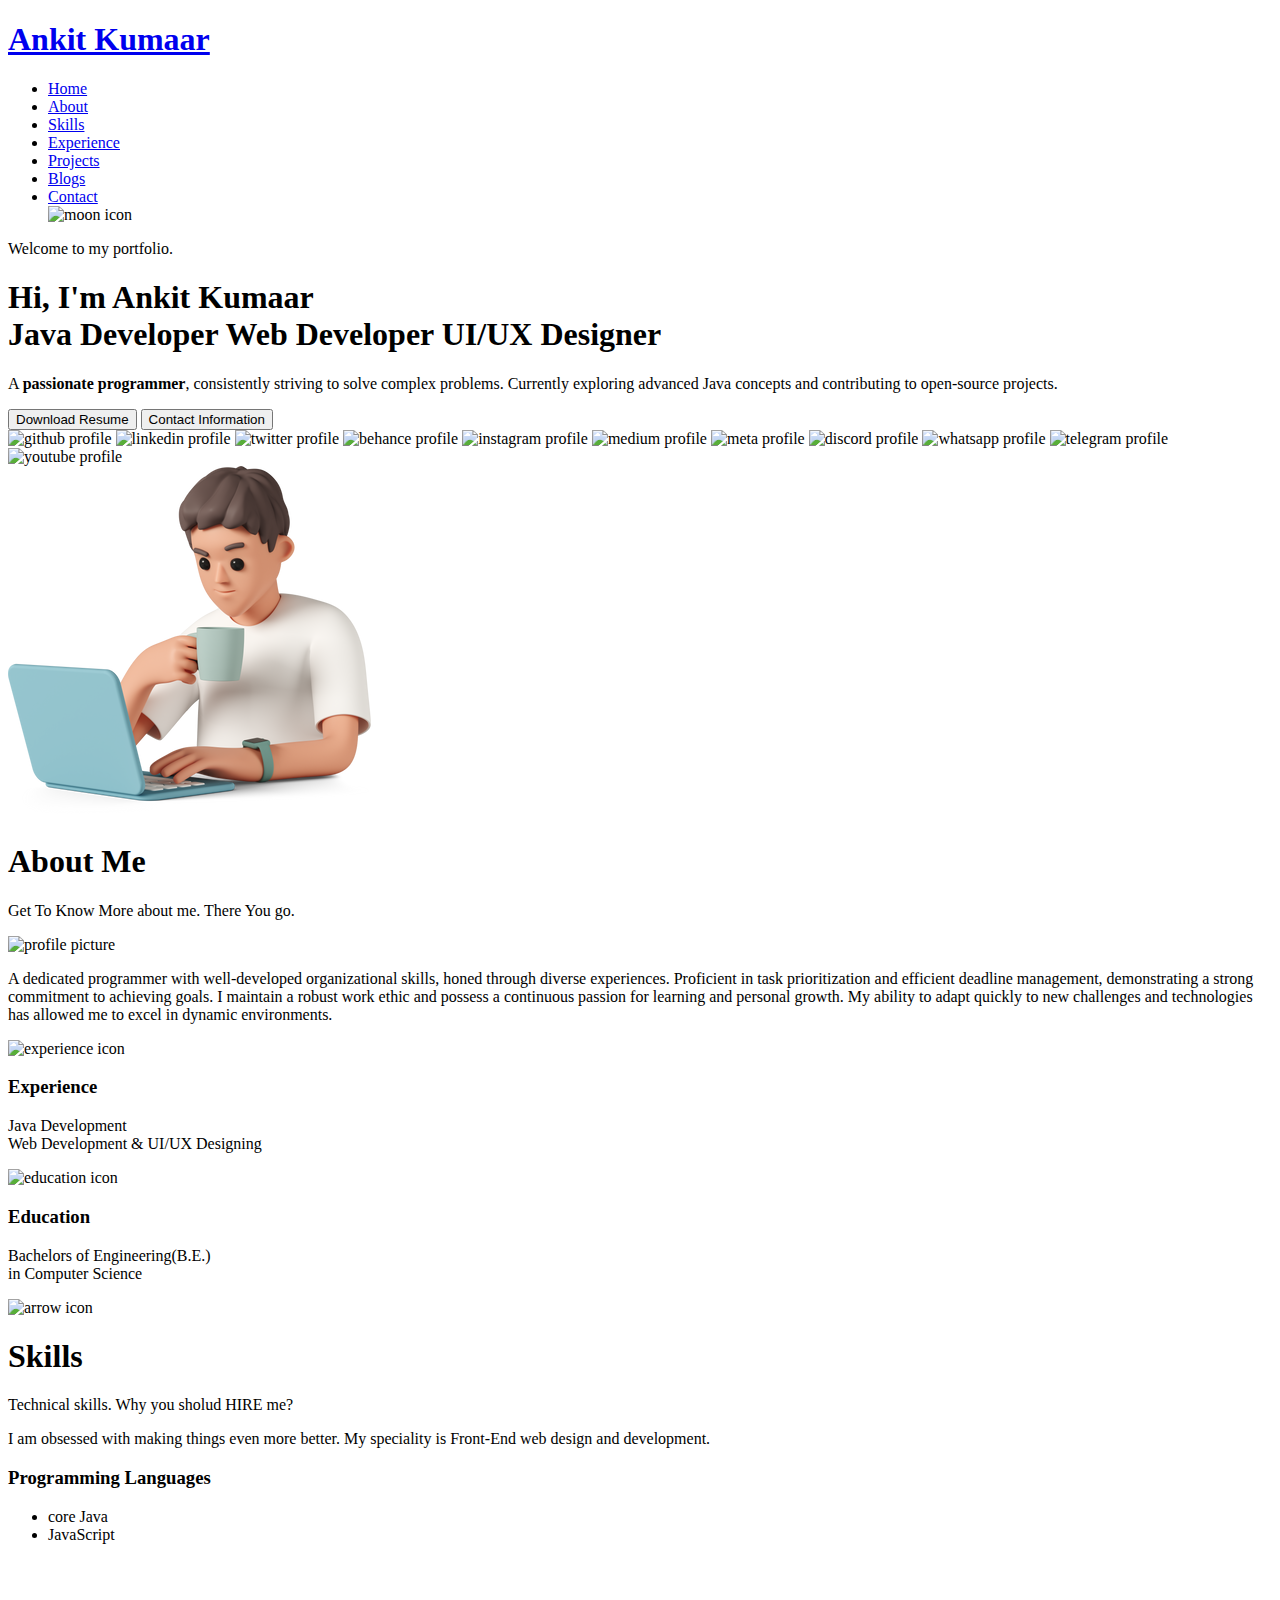
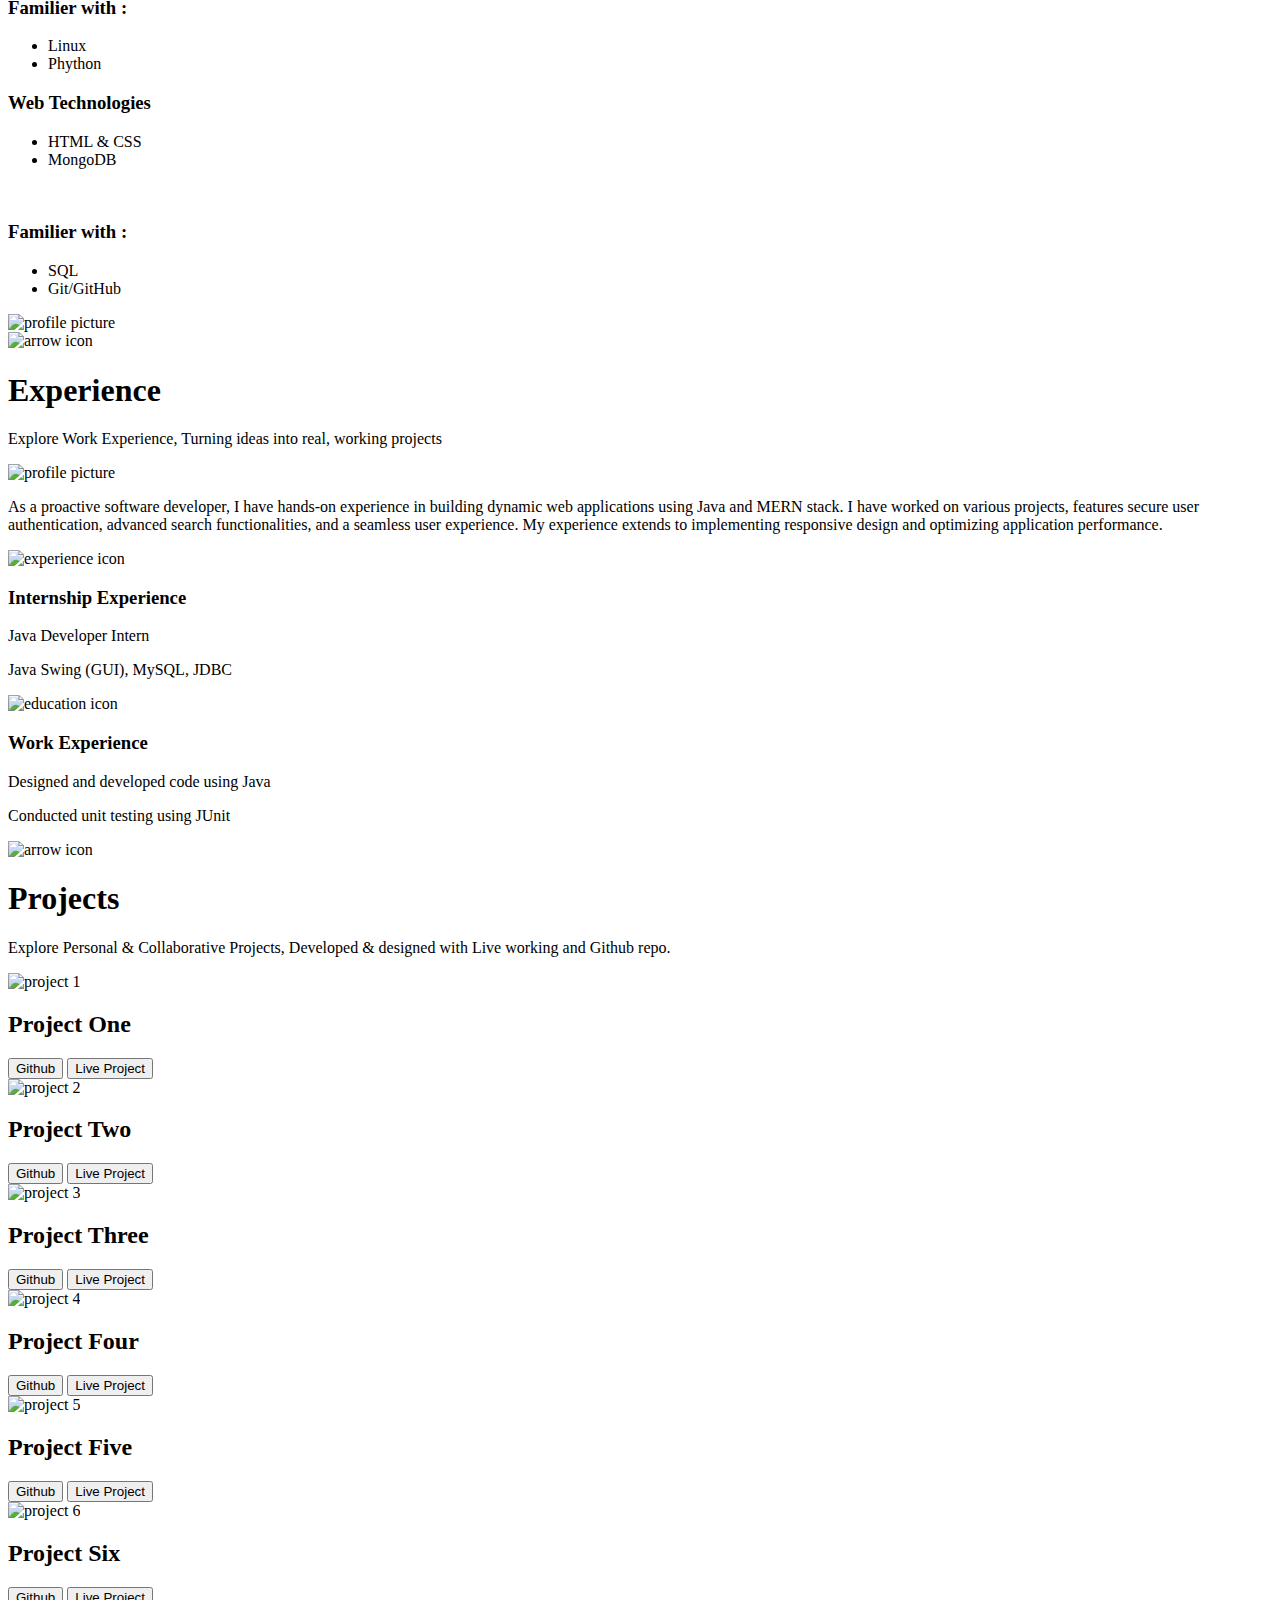
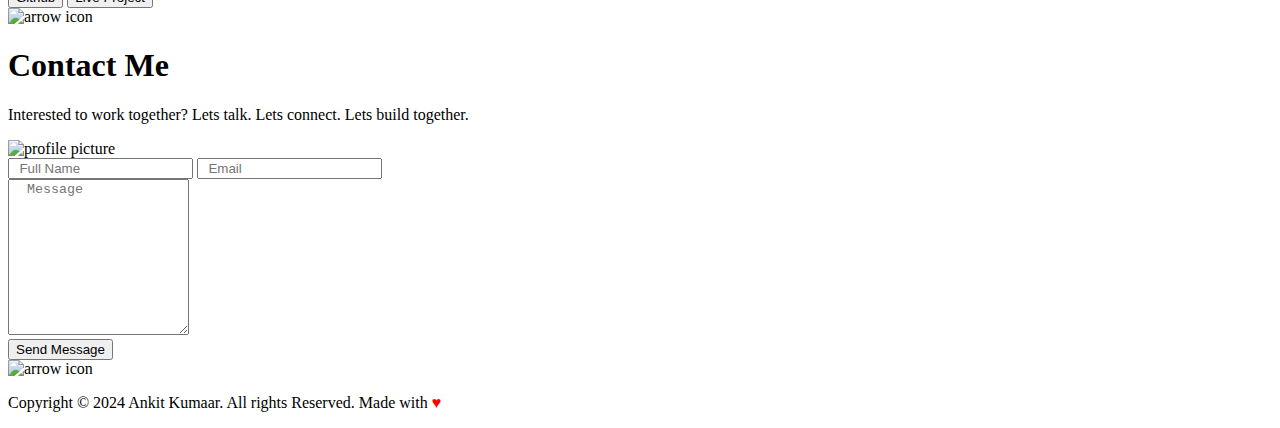
==== index.html @ 48aeac1a "update commit" ====
<!DOCTYPE html>
<html lang="en">
<head>
    <meta charset="UTF-8">
    <meta name="viewport" content="width=device-width, initial-scale=1.0">
    <!-- project title -->
    <title>Portfolio Website</title>

    <!-- css files -->
    <link rel="stylesheet" href="./css/style.css">
    <link rel="stylesheet" href="./css/mediaqueries.css">   
</head>

<body>

    <!-- header section -->
    <header id="portfolio-header">
        <a href="#home" class="portfolio-logo"><h1>Ankit Kumaar</h1></a>
        <div>
            <!-- header menu -->
            <ul class="portfolio-menu">
                <li><a href="#home">Home</a></li>
                <li><a href="#about">About</a></li>
                <li><a href="#skill">Skills</a></li>
                <li><a href="#experience">Experience</a></li>
                <li><a href="#project">Projects</a></li>
                <li><a href="/404.html">Blogs</a></li>
                <li><a href="#contact">Contact</a></li>
                
                <img src="./assets/moon.png" alt="moon icon" id="moon-icon">
            </ul>
        </div>
    </header>

    <!-- home-page section -->
    <section id="home">
        <div class="home-section">
            <div class="home-section-container">

                <div class="home-details-container">
                    <p class="home-p1">Welcome to my portfolio.</p>

                    <!-- home-page annimation -->
                    <h1 class="home-animated">
                        <span class="home-title">Hi, I'm Ankit Kumaar</span>
                        <div class="home-animated-info">
                            <span class="home-animated-item">Java Developer</span>
                            <span class="home-animated-item">Web Developer</span>
                            <span class="home-animated-item">UI/UX Designer</span>
                        </div>
                    </h1>

                    <!-- home-page profile summary -->
                    <p class="home-p2">A <b>passionate programmer</b>, consistently striving to solve complex problems. 
                    Currently exploring advanced Java concepts and contributing to open-source projects.</p>
                    
                    <!-- home-page buttons -->
                    <div class="home-btn-container">
                        <button 
                            class="home-btn" 
                            onclick="window.open('./assets/Ankit_Offcampus.pdf')">
                            Download Resume
                        </button>
                        <button 
                            class="home-btn" 
                            onclick="location.href='mailto:ankitkumarsingh040399@gmail.com'">
                            Contact Information
                        </button>
                    </div>
                    
                    <!-- home-page social media icons -->
                    <div class="home-social-container">
                        <img 
                            src="./assets/github.png" 
                            alt="github profile" class="home-icon" 
                            onclick="window.open('https://github.com/ankitkumaar')">
                        <img 
                            src="./assets/linkedin.png" 
                            alt="linkedin profile" class="home-icon" 
                            onclick="window.open('https://linkedin.com')">
                        <img 
                            src="./assets/twitter.png" 
                            alt="twitter profile" class="home-icon" 
                            onclick="window.open('https://twitter.com')">
                        <img 
                            src="./assets/behance.png" 
                            alt="behance profile" class="home-icon" 
                            onclick="window.open('https://behance.com')">
                        <img 
                            src="./assets/instagram.png" 
                            alt="instagram profile" class="home-icon" 
                            onclick="window.open('https://instagram.com')">
                        <img 
                            src="./assets/medium.png" 
                            alt="medium profile" class="home-icon" 
                            onclick="window.open('https://medium.com')">
                        <img 
                            src="./assets/meta.png" 
                            alt="meta profile" class="home-icon" 
                            onclick="window.open('https://facebook.com')">
                        <img 
                            src="./assets/discord.png" 
                            alt="discord profile" class="home-icon" 
                            onclick="window.open('https://discord.com/invite/q9FV2ANR')">
                        <img 
                            src="./assets/whatsapp.png" 
                            alt="whatsapp profile" class="home-icon" 
                            onclick="window.open('https://api.whatsapp.com/send/?phone=%2B917050833515&text&type=phone_number&app_absent=0')">
                        <img 
                            src="./assets/telegram.png" 
                            alt="telegram profile" class="home-icon" 
                            onclick="window.open('https://t.me/ankit_kumaar')">
                        <img 
                            src="./assets/youtube.png" 
                            alt="youtube profile" class="home-icon" 
                            onclick="window.open('https://youtube.com')">
                            
                    </div>
                </div>
            </div>
                
            <!-- home-page profile picture --> 
            <div class="home-profile-pic">
                <img src="/assets/profile-pic.png" alt="profile picture"
                class="home-profile">
            </div>
        </div>
    </section>

    <!-- about-page section -->
    <section id="about">
        <h1 class="about-title">About Me</h1>
        <p class="about-p1">Get To Know More about me. There You go.</p>

        <div class="about-section">

            <!-- about-page profile picture -->
            <div class="about-profile-pic">
                <img
                  src="./assets/about-pic.png"
                  alt="profile picture"
                  class="about-profile">
            </div>

            <div class="about-section-container">

                <!-- about-page profile summary -->
                <div class="about-text">
                    <p>A dedicated programmer with well-developed organizational skills, honed through
                        diverse experiences. Proficient in task prioritization and efficient deadline management, 
                        demonstrating a strong commitment to achieving goals. I maintain a robust
                        work ethic and possess a continuous passion for learning and personal growth.
                        My ability to adapt quickly to new challenges and technologies has allowed me 
                        to excel in dynamic environments.</p>
                </div>
                
                <!-- about-page details -->
                <div class="about-details">
                    <div class="about-details-container">
                        <img
                            src="./assets/experience.png"
                            alt="experience icon"
                            class="about-icon">
                        <h3>Experience</h3>
                        <p>Java Development<br>Web Development & UI/UX Designing</p>
                    </div>
    
                    <div class="about-details-container">
                        <img
                            src="./assets/education.png"
                            alt="education icon"
                            class="about-icon">
                        <h3>Education</h3>
                        <p>Bachelors of Engineering(B.E.)<br>in Computer Science</p>
                    </div>
                </div>
            </div>
        </div>

        <!-- about-page down-arrow -->
        <img
          src="./assets/arrow-down.png"
          alt="arrow icon"
          class="arrow-icon"
          onclick="location.href='./#skill'">
    </section>

    <!-- skills-page section -->
    <section id="skill">
        <h1 class="skill-title">Skills</h1>
        <p class="skill-p1">Technical skills. Why you sholud HIRE me?</p>

        <div class="skill-section">
            <div class="skill-section-container">

                <!-- skill-page profile summary -->
                <div class="skill-text">
                    <p>I am obsessed with making things even more better. My speciality is Front-End web design and development.</p>
                </div>

                <!-- skill-page details -->
                <div class="skill-details-container">
                    <div class="skill-category">
                        <h3>Programming Languages</h3>
                        <ul>
                            <li>core Java</li>
                            <li>JavaScript</li>
                        </ul>
                        <br>
                        <h3>Familier with :</h3>
                        <ul>
                            <li>Linux</li>
                            <li>Phython</li>
                        </ul>
                    </div>

                    <div class="skill-category">
                        <h3>Web Technologies</h3>
                        <ul>
                            <li>HTML & CSS</li>
                            <li>MongoDB</li>
                        </ul>
                        <br>
                        <h3>Familier with :</h3>
                        <ul>
                            <li>SQL</li>
                            <li>Git/GitHub</li>
                        </ul>
                    </div>
                </div>
            </div>

            <!-- skill-page profile picture -->
            <div class="skill-profile-pic">
                <img
                  src="./assets/skill-pic.png"
                  alt="profile picture"
                  class="skill-profile">
            </div>
        </div>

        <!-- skill-page down-arrow -->
        <img
          src="./assets/arrow-down.png"
          alt="arrow icon"
          class="arrow-icon"
          onclick="location.href='./#experience'">
    </section>

    <!-- experience-page section -->
    <section id="experience">
        <h1 class="experience-title">Experience</h1>
        <p class="experience-p1">Explore Work Experience, Turning ideas into real, working projects</p>
        
        <div class="experience-section">

            <!-- about-page profile picture -->
            <div class="experience-profile-pic">
                <img
                  src="./assets/experience-pic.png"
                  alt="profile picture"
                  class="experience-profile">
            </div>

            <div class="experience-section-container">

                <!-- about-page profile summary -->
                <div class="experience-text">
                    <p>As a proactive software developer, I have hands-on experience in 
                        building dynamic web applications using Java and MERN stack. I have worked on 
                        various projects, features secure user authentication, advanced search 
                        functionalities, and a seamless user experience. My experience extends to 
                        implementing responsive design and optimizing application performance.</p>
                </div>
                
                <!-- about-page details -->
                <div class="experience-details">
                    <div class="experience-details-container">
                        <img
                            src="./assets/experience.png"
                            alt="experience icon"
                            class="experience-icon">
                        <h3>Internship Experience</h3>
                        <p>Java Developer Intern</p>
                        <p>Java Swing (GUI), MySQL, JDBC</p>
                    </div>
    
                    <div class="experience-details-container">
                        <img
                            src="./assets/experience.png"
                            alt="education icon"
                            class="experience-icon">
                        <h3>Work Experience</h3>
                        <p>Designed and developed code using Java</p>
                        <p>Conducted unit testing using JUnit</p>
                    </div>
                </div>
            </div>
        </div>

        <!-- experience-page down-arrow -->
        <img
            src="./assets/arrow-down.png"
            alt="arrow icon"
            class="arrow-icon"
            onclick="location.href='./#project'">
    </section>

    <!-- project-page section -->
     <section id="project">
        <h1 class="project-title">Projects</h1>
        <p class="project-p1">Explore Personal & Collaborative Projects, Developed & designed with Live working and Github repo.</p>

        <div class="project-section">
            <div class="project-section-container">

                <!-- project details-1 -->
                <div class="project-details-container">
                    <div class="project-profile-pic">
                        <img
                            src="./assets/project-1.png"
                            alt="project 1"
                            class="project-profile">
                    </div>
                    
                    <!-- project details-1 buttons -->
                    <h2 class="project-sub-title">Project One</h2>
                    <div class="project-btn-container">
                        <button
                            class="btn"
                            onclick="location.href='https://github.com/'">
                            Github
                        </button>
                        
                        <button
                            class="btn"
                            onclick="location.href='https://github.com/'">
                            Live Project
                        </button>
                    </div>
                </div>
                
                <!-- project details-2 -->
                <div class="project-details-container">
                    <div class="project-profile-pic">
                        <img
                            src="./assets/project-2.png"
                            alt="project 2"
                            class="project-profile">
                    </div>
                    
                    <!-- project details-2 buttons -->
                    <h2 class="project-sub-title">Project Two</h2>
                    <div class="project-btn-container">
                        <button
                            class="btn"
                            onclick="location.href='https://github.com/'">
                            Github
                        </button>
                        
                        <button
                            class="btn"
                            onclick="location.href='https://github.com/'">
                            Live Project
                        </button>
                    </div>
                </div>
                
                <!-- project details-3 -->
                <div class="project-details-container">
                    <div class="project-profile-pic">
                        <img
                            src="./assets/project-3.png"
                            alt="project 3"
                            class="project-profile">
                    </div>
                    
                    <!-- project details-3 buttons -->
                    <h2 class="project-sub-title">Project Three</h2>
                    <div class="project-btn-container">
                        <button
                            class="btn"
                            onclick="location.href='https://github.com/'">
                            Github
                        </button>
              
                        <button
                            class="btn"
                            onclick="location.href='https://github.com/'">
                            Live Project
                        </button>
                    </div>
                </div>
            </div>

            <div class="project-section-container">

                <!-- project details-4 -->
                <div class="project-details-container">
                    <div class="project-profile-pic">
                        <img
                            src="./assets/project-4.png"
                            alt="project 4"
                            class="project-profile">
                    </div>
                    
                    <!-- project details-4 buttons -->
                    <h2 class="project-sub-title">Project Four</h2>
                    <div class="project-btn-container">
                        <button
                            class="btn"
                            onclick="location.href='https://github.com/'">
                            Github
                        </button>
                        
                        <button
                            class="btn"
                            onclick="location.href='https://github.com/'">
                            Live Project
                        </button>
                    </div>
                </div>
                
                <!-- project details-5 -->
                <div class="project-details-container">
                    <div class="project-profile-pic">
                        <img
                            src="./assets/project-5.png"
                            alt="project 5"
                            class="project-profile">
                    </div>
                    
                    <!-- project details-5 buttons -->
                    <h2 class="project-sub-title">Project Five</h2>
                    <div class="project-btn-container">
                        <button
                            class="btn"
                            onclick="location.href='https://github.com/'">
                            Github
                        </button>
                        
                        <button
                            class="btn"
                            onclick="location.href='https://github.com/'">
                            Live Project
                        </button>
                    </div>
                </div>
                
                <!-- project details-6 -->
                <div class="project-details-container">
                    <div class="project-profile-pic">
                        <img
                            src="./assets/project-6.png"
                            alt="project 6"
                            class="project-profile">
                    </div>
                    
                    <!-- project details-6 buttons -->
                    <h2 class="project-sub-title">Project Six</h2>
                    <div class="project-btn-container">
                        <button
                            class="btn"
                            onclick="location.href='https://github.com/'">
                            Github
                        </button>
              
                        <button
                            class="btn"
                            onclick="location.href='https://github.com/'">
                            Live Project
                        </button>
                    </div>
                </div>
            </div>
        </div>
        
        <!-- project-page down-arrow -->
        <img
        src="./assets/arrow-down.png"
        alt="arrow icon"
        class="arrow-icon"
        onclick="location.href='./#contact'">
    </section>

    <!-- contact-page section -->
    <section id="contact">
        <h1 class="contact-title">Contact Me</h1>
        <p class="contact-p1">Interested to work together? Lets talk. Lets connect. Lets build together.</p>

        <div class="contact-section">

            <!-- contact-page profile picture -->
            <div class="contact-profile-pic">
                <img
                  src="./assets/contact-pic.png"
                  alt="profile picture"
                  class="contact-profile">
            </div>  

            <!-- contact-form details -->
            <div class="contact-section-container">

                <form action="" method="post" name="Portfolio-contact-form" onsubmit="reloadPage()">
                    <input type="text" class="form-control" name="name" placeholder="  Full Name" id="name" required>
                    <input type="email" class="form-control" name="email" placeholder="  Email" id="email" required>
                    <div class="form-msg">
                        <textarea name="message" rows="10" class="form-control" id="message" placeholder="  Message" required></textarea>
                    </div>

                    <div class="contact-btn-container">
                        <input type="submit" class="contact-btn" value="Send Message">
                    </div>
                </form>
            </div>
        </div>

        <!-- contact-page up-arrow -->
        <img
          src="./assets/arrow-up.png"
          alt="arrow icon"
          class="arrow-icon"
          onclick="location.href='./#home'">
    </section>
  

    <!-- footer section -->
     <footer>
        <p>Copyright &#169; 2024 Ankit Kumaar. All rights Reserved. Made with <span style="color: red;">&hearts;</span></p>
     </footer>

     <!-- JavaScript file -->
     <script src="script.js"></script>
</body>
</html>
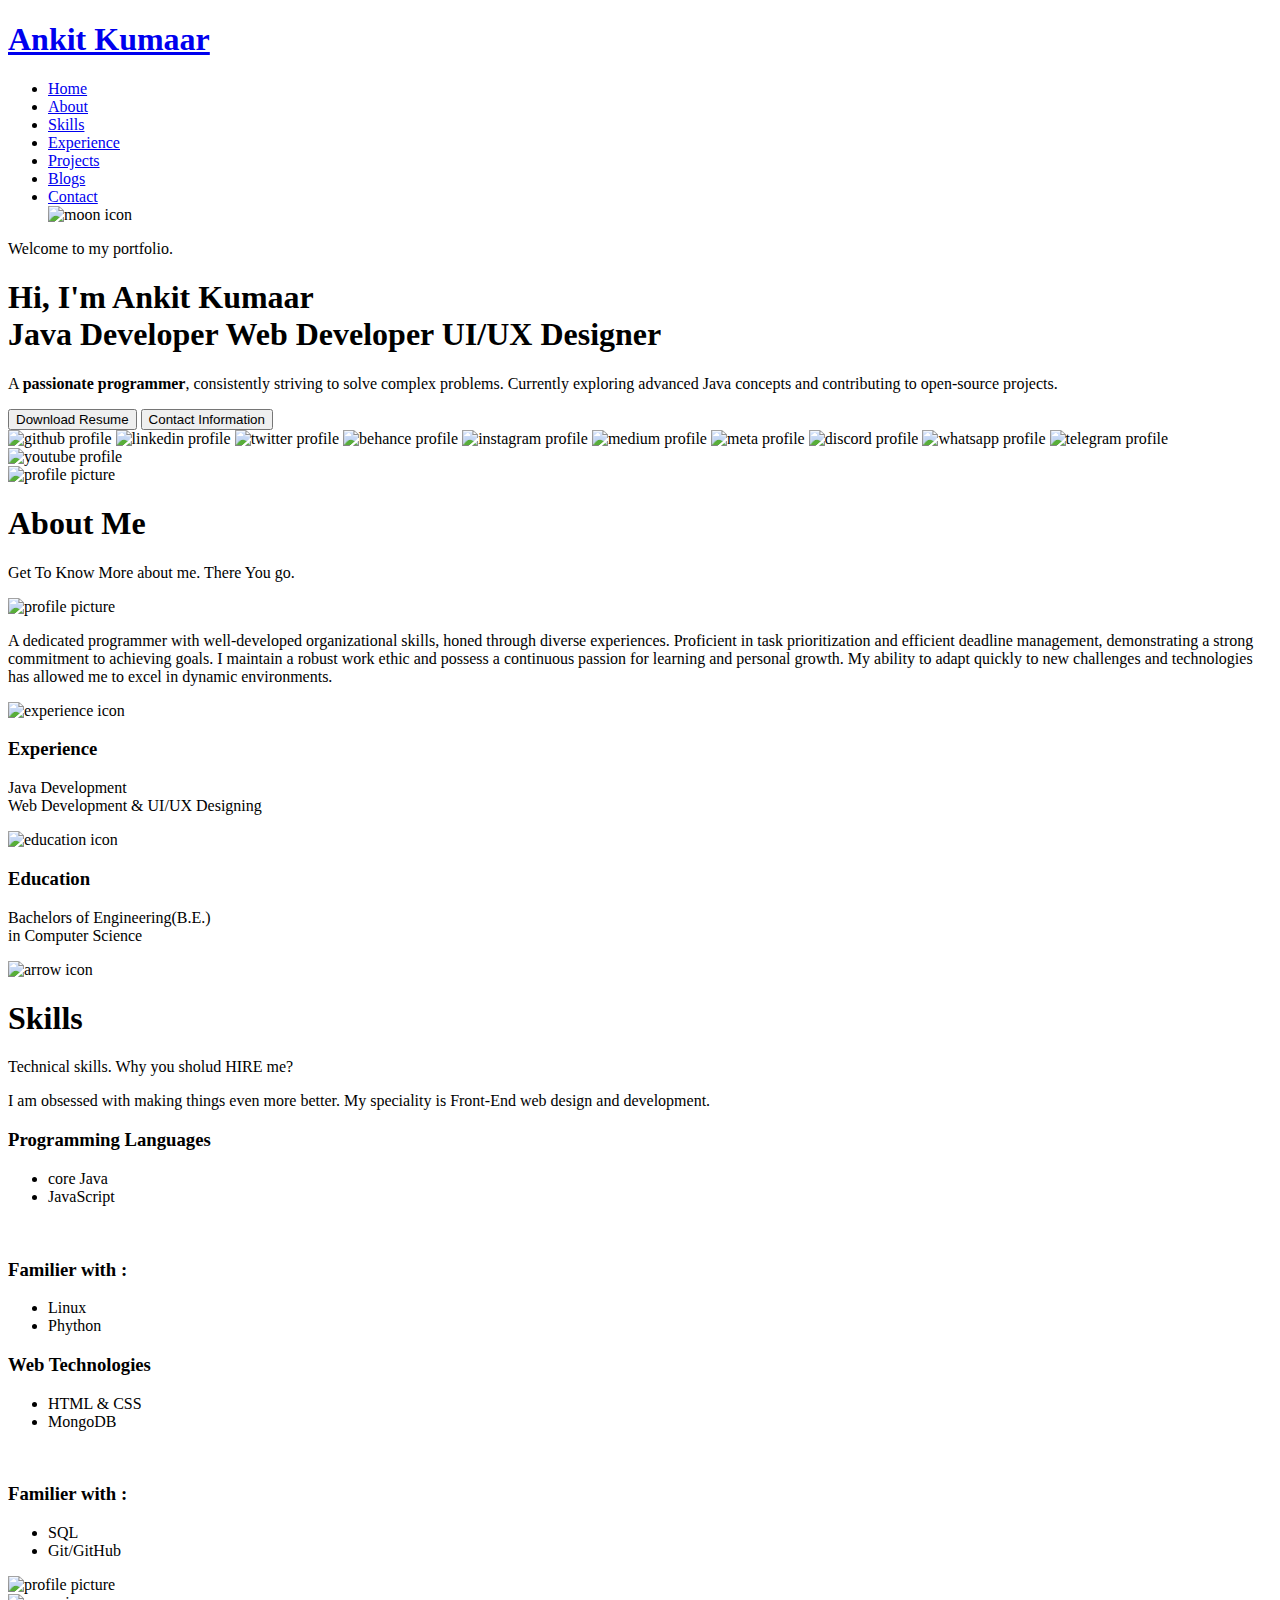
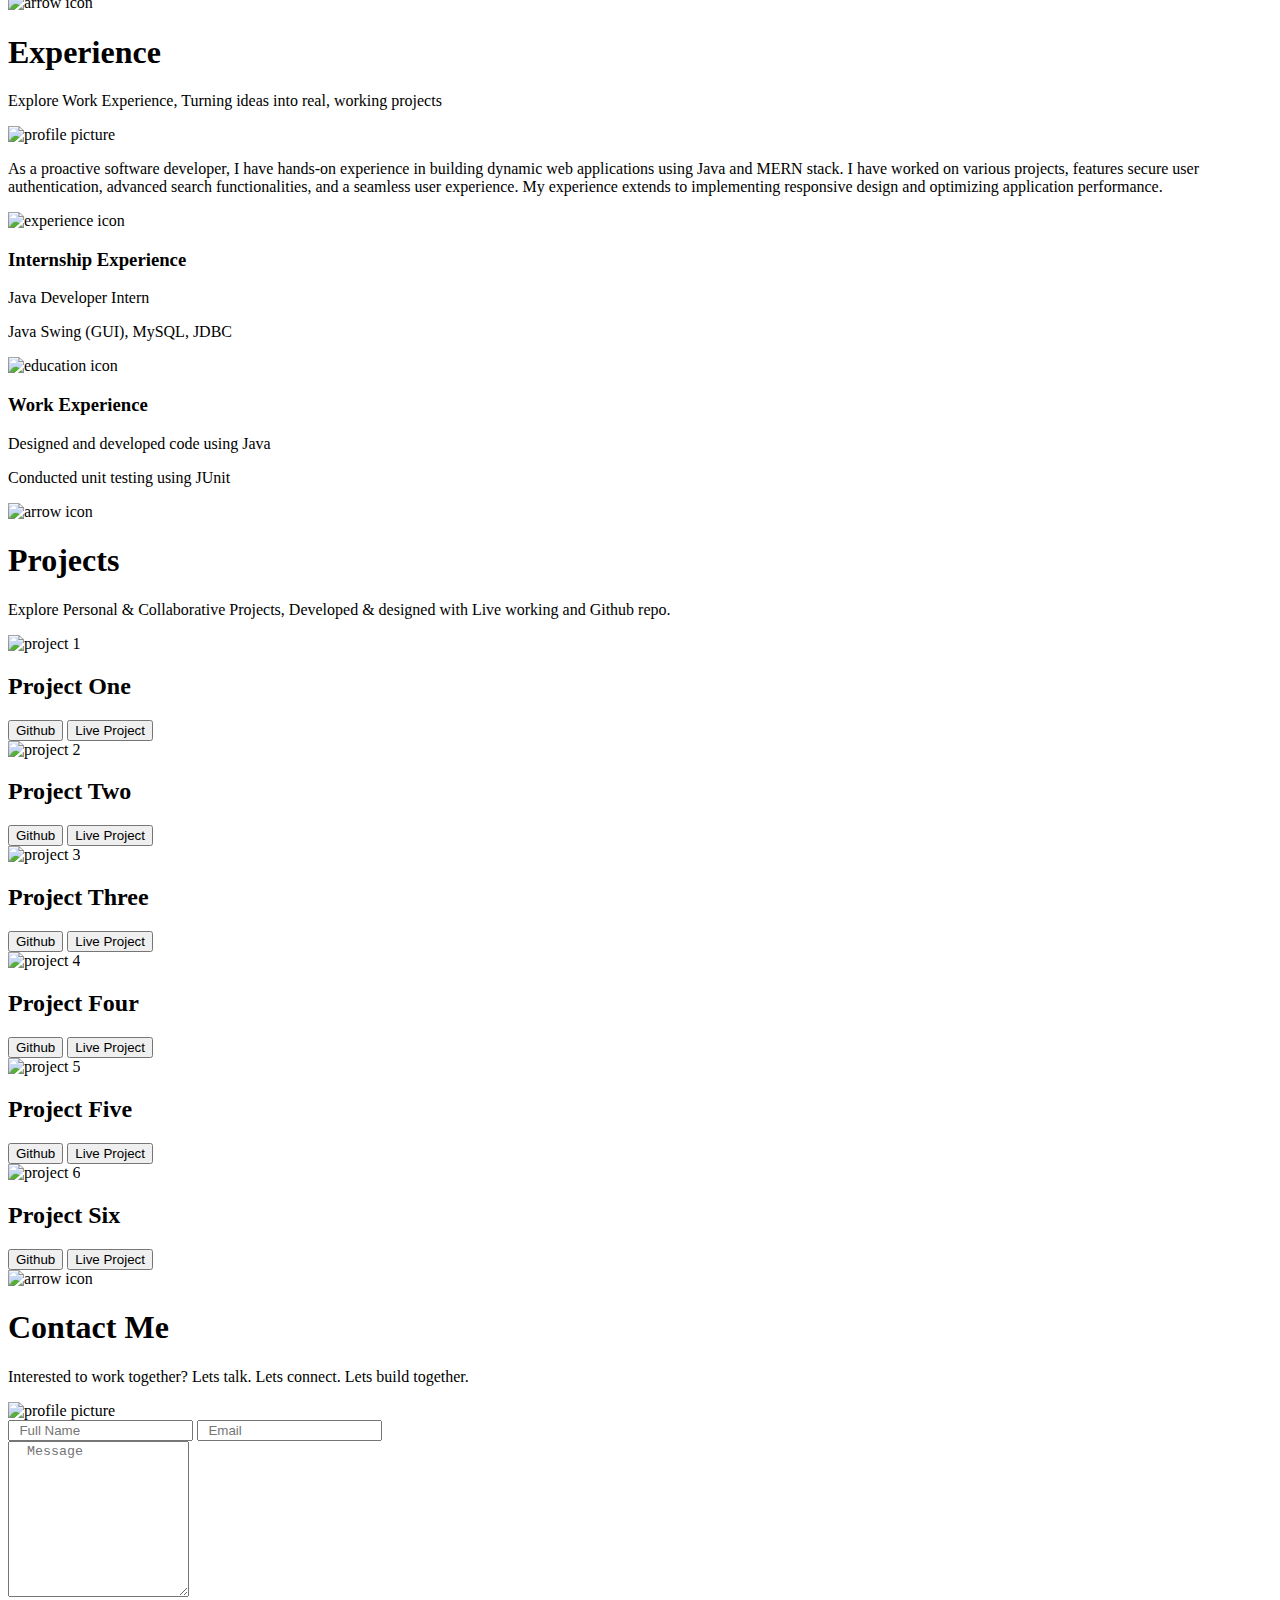
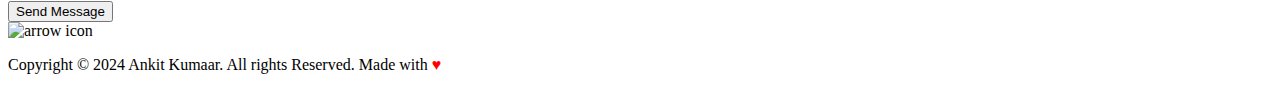
==== commit 921b111c: "update commit" ====
--- a/index.html
+++ b/index.html
@@ -121,7 +121,7 @@
                 
             <!-- home-page profile picture --> 
             <div class="home-profile-pic">
-                <img src="/assets/profile-pic.png" alt="profile picture"
+                <img src="./assets/contact-pic.png" alt="profile picture"
                 class="home-profile">
             </div>
         </div>
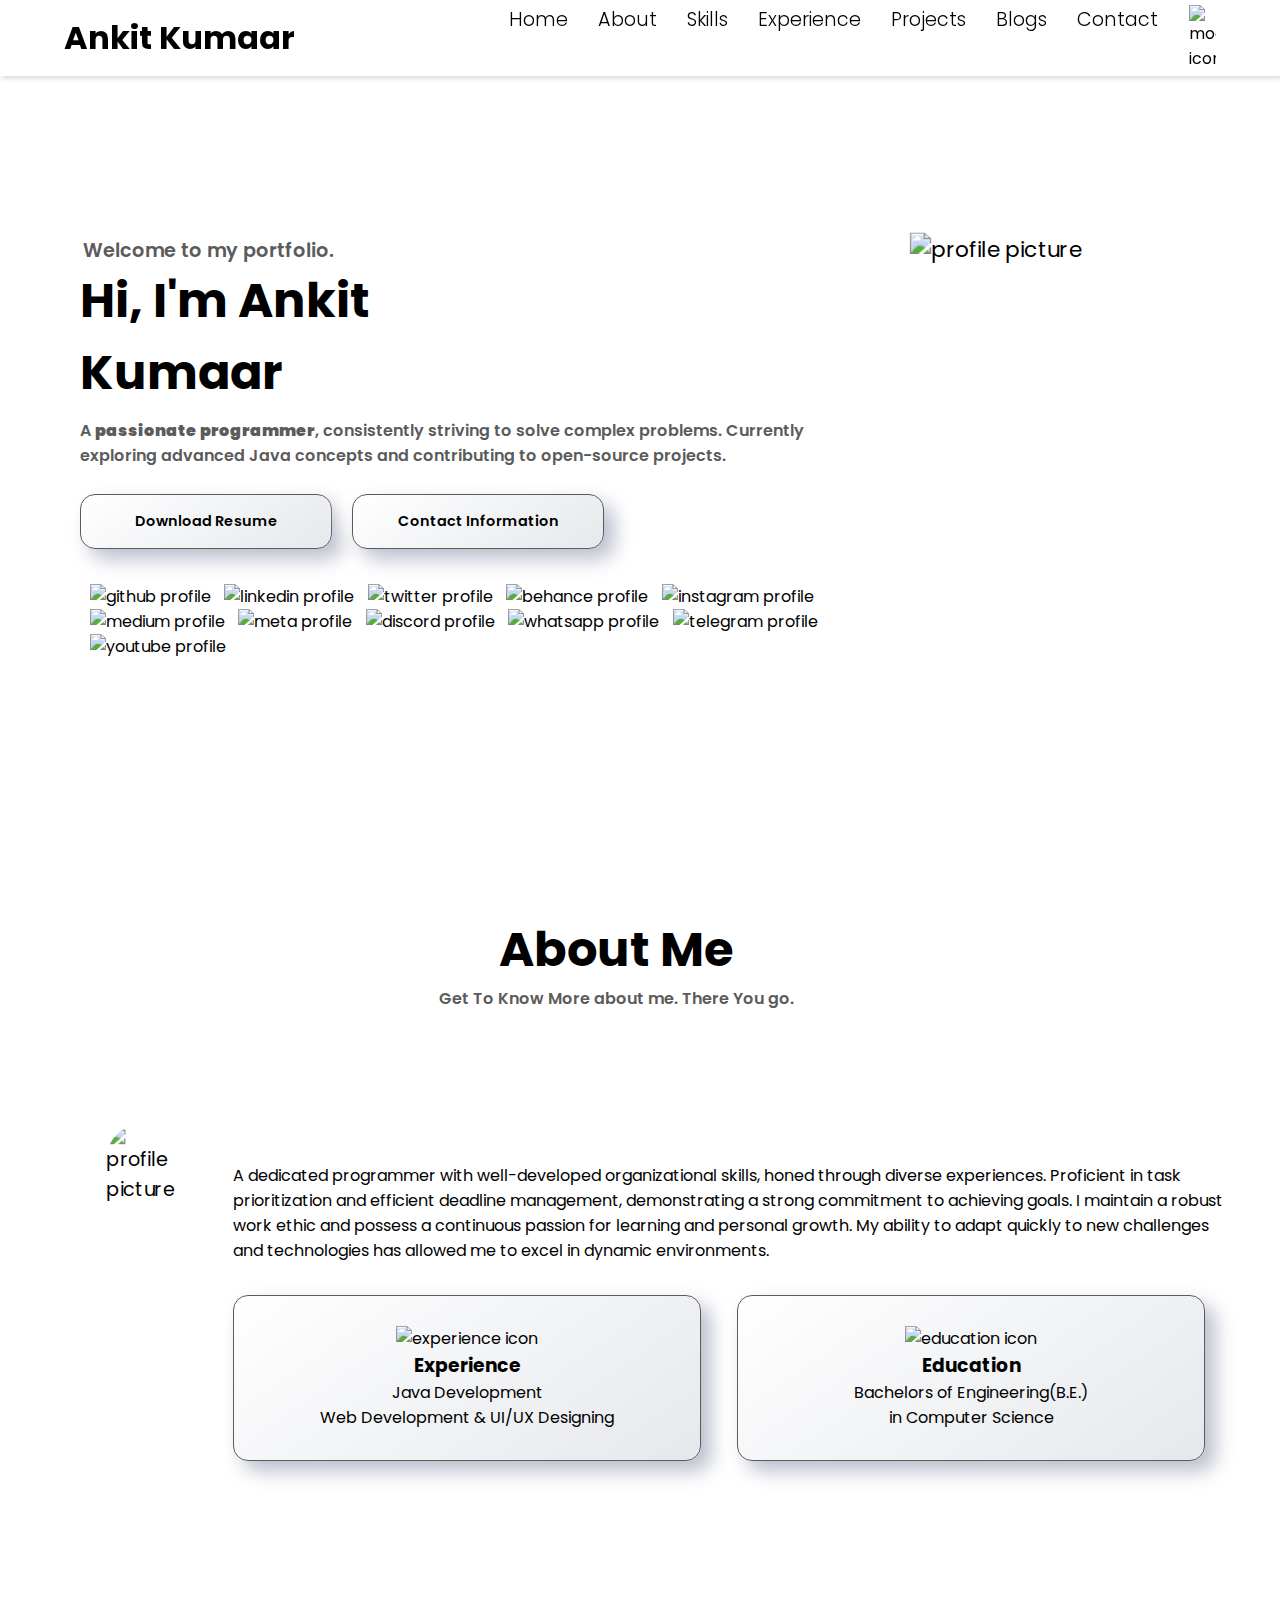
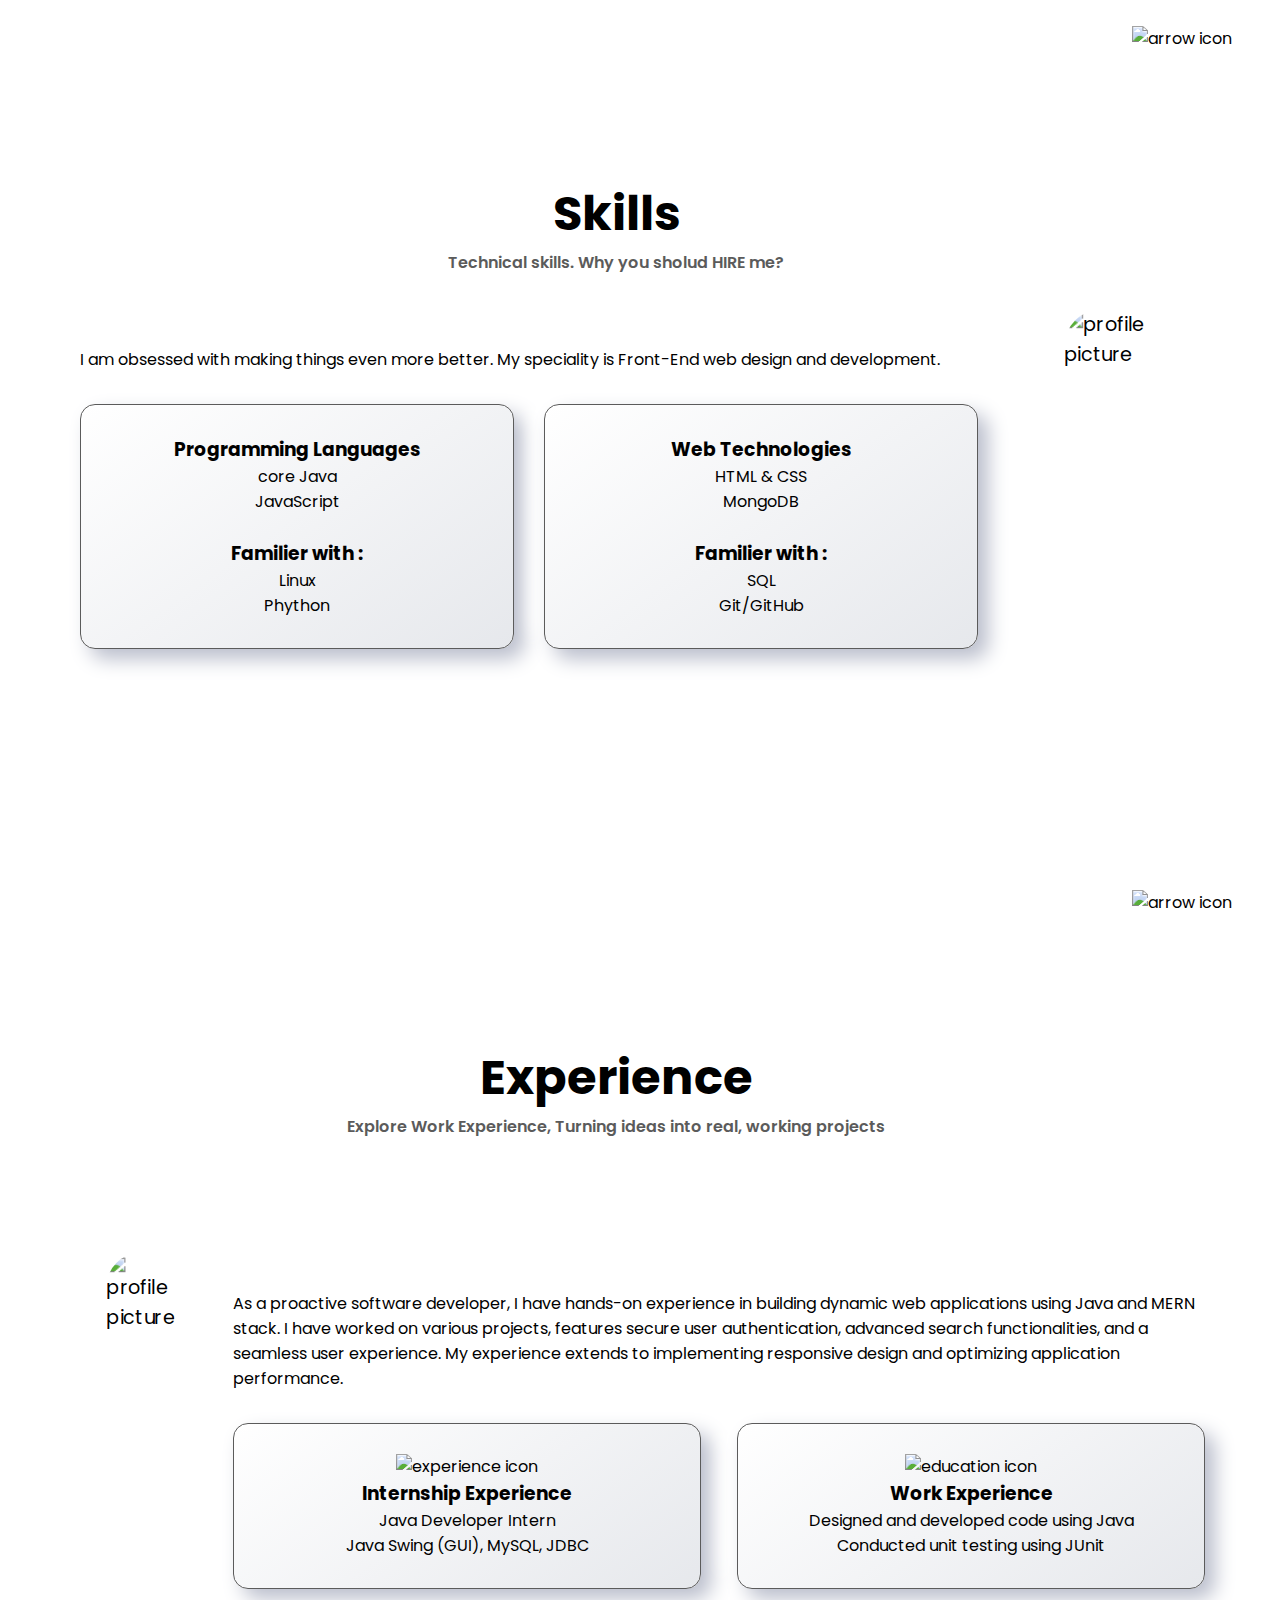
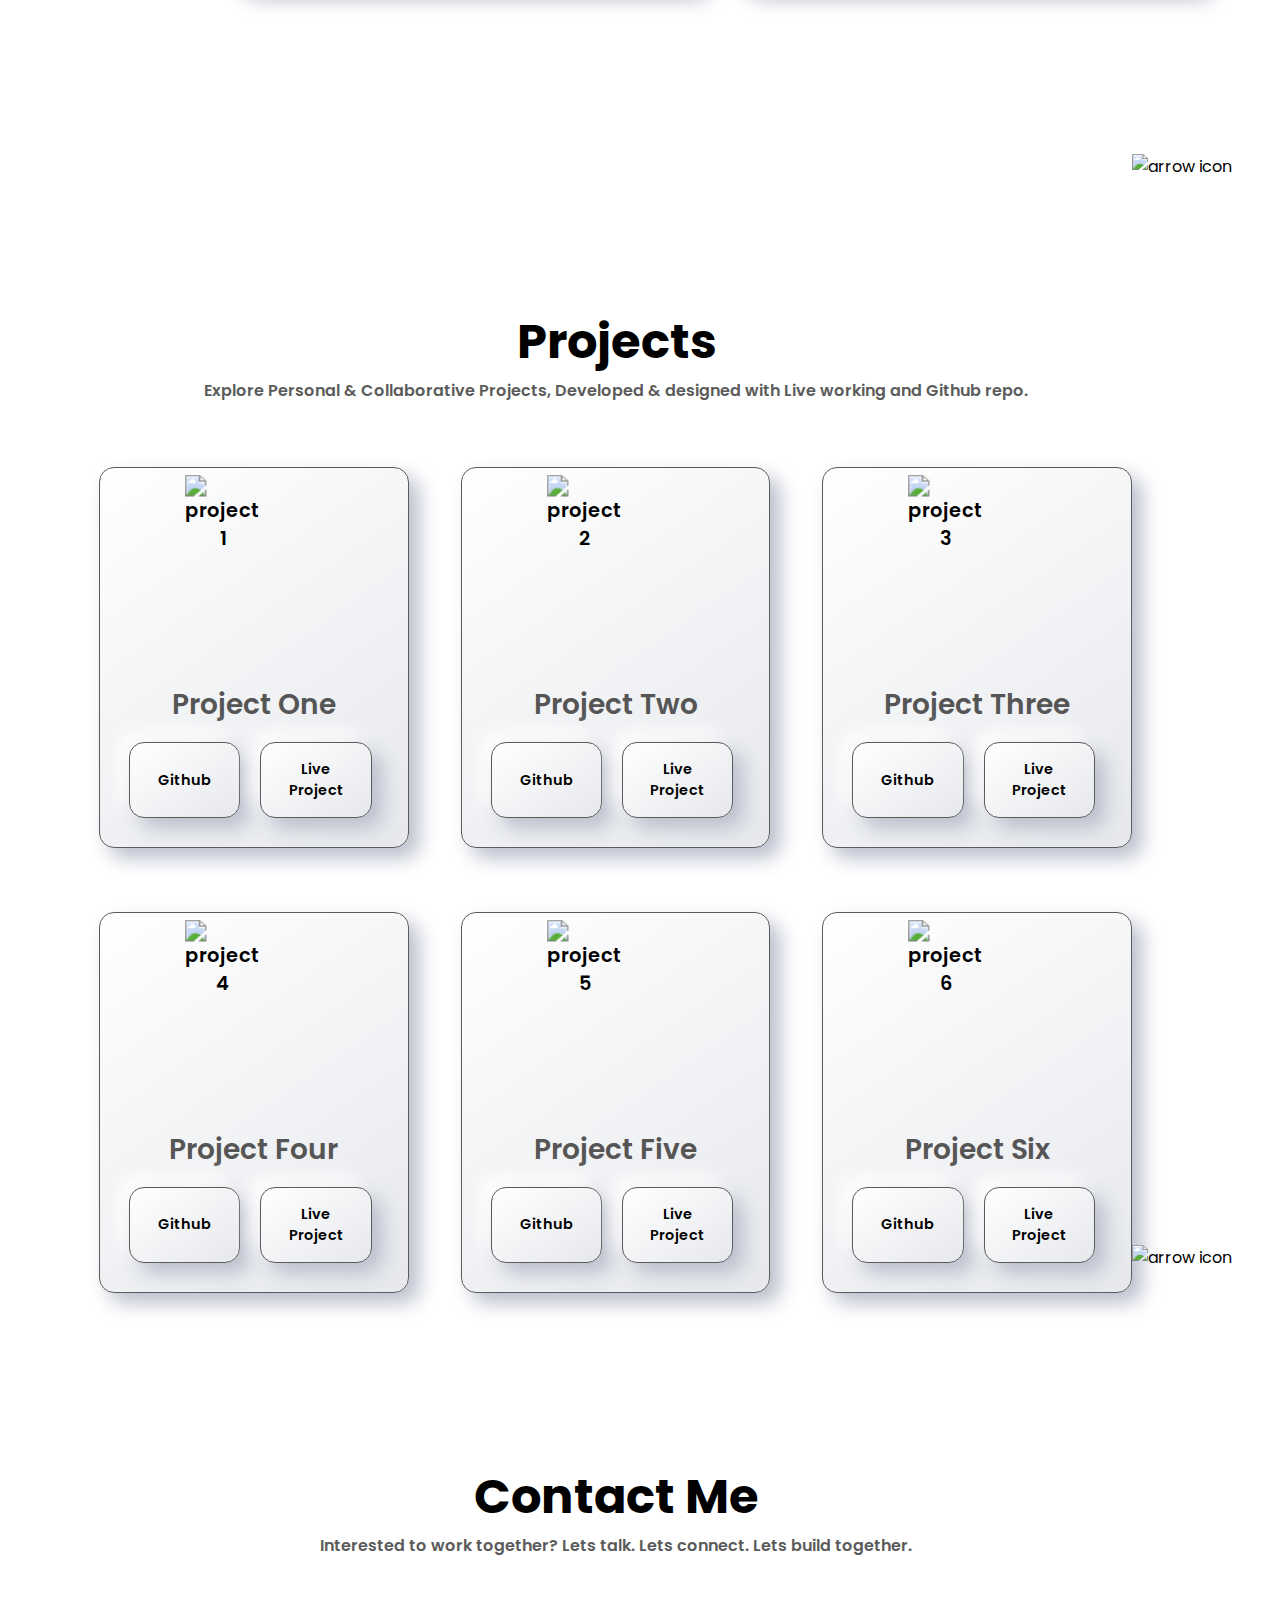
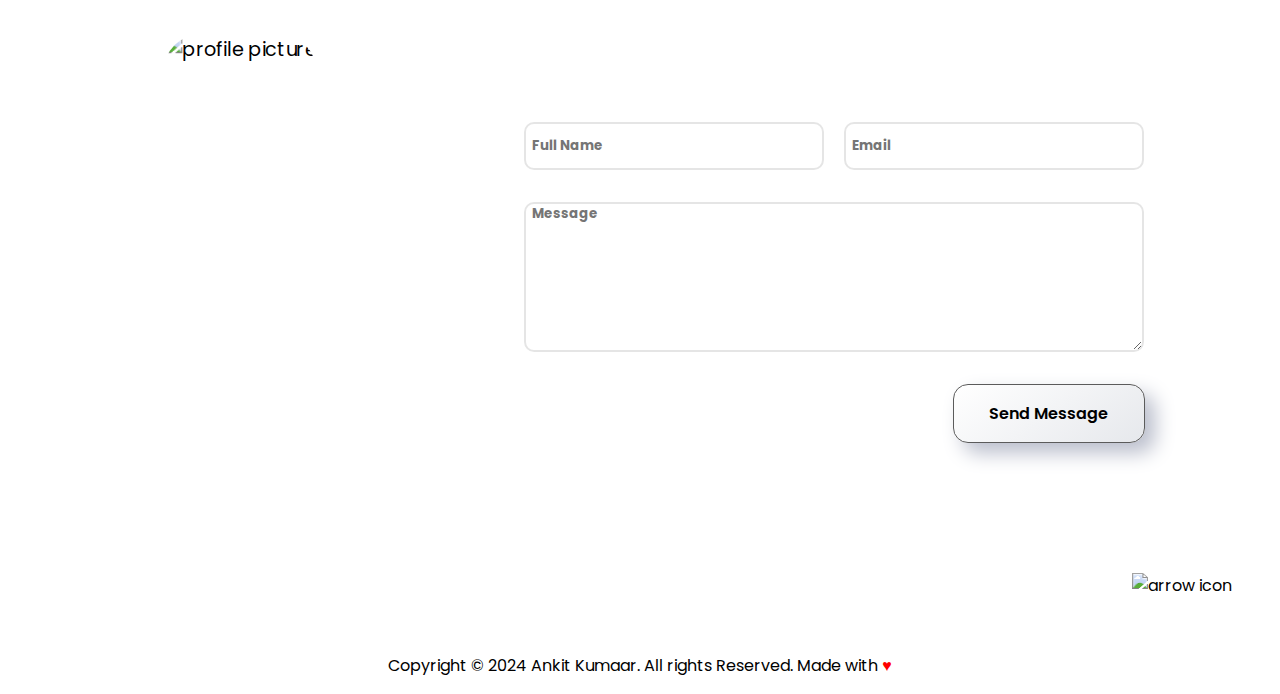
==== commit 20568fee: "update commit" ====
--- a/index.html
+++ b/index.html
@@ -33,7 +33,7 @@
     </header>
 
     <!-- home-page section -->
-    <section id="home">
+    <section id="home" background="/assets/background-1.png">
         <div class="home-section">
             <div class="home-section-container">
 
--- a/css/style.css
+++ b/css/style.css
@@ -0,0 +1,627 @@
+@import url("https://fonts.googleapis.com/css2?family=Poppins:wght@200;300;400;500;600;700&display=swap");  
+
+* {
+    margin: 0;
+    padding: 0;
+    box-sizing: border-box;
+    list-style: none;
+    text-decoration: none;
+    scroll-behavior: smooth;
+    scroll-padding-top: 2rem;
+    font-family: "Poppins", sans-serif;
+}
+:root {
+    --primary-color: white;
+    --secondry-color: black;
+ 
+    --third-color: #5b5b5b;
+    --forth-color: #fec65b;
+    --fifth-color: #353535;
+    --sixth-color: #d7dcfd;
+}
+.dark-theme {
+    background: #1f1f1f;
+}
+
+/* header section */
+header {
+    position: fixed;
+    width: 100%;
+    top: 0;
+    right: 0;
+    z-index: 1000;
+    display: flex;
+    align-items: center;
+    justify-content: space-between;
+    background: var(--primary-color);
+    padding: 5px 5%;
+    transition: 0.2s;
+    box-shadow: -3px -3px 7px #ffffff73,
+                  2px 2px 5px rgba(94, 104, 121, 0.288);
+}
+header.shadow {
+    background: linear-gradient(145deg, #ffffff, #e6e8ec);
+    box-shadow: 10px 10px 20px #babecc, -10px -10px 20px #ffffff;
+}
+.portfolio-logo {
+    font-size: 1rem;
+    font-weight: 400;
+    color: var(--secondry-color);
+}
+.portfolio-logo:hover {
+    cursor: pointer;
+}
+.portfolio-menu {
+    display: flex;
+}
+.portfolio-menu a {
+    font-size: 1.2rem;
+    padding: 10px 15px;
+    list-style: none;
+    color: var(--secondry-color);
+    font-weight: 300;
+    text-decoration: none;
+    text-decoration-color: var(--primary-color);
+}
+.portfolio-menu a:hover {
+    color: #8291e6;
+    text-decoration: underline;
+    text-underline-offset: 0.8rem;
+    text-decoration-color: #8291e6;
+}
+#moon-icon {
+    margin-left: 1rem;
+    width: 27px;
+    cursor: pointer;
+}
+
+/* section */
+section {
+    padding-top: 8vh;
+    height: 96vh;
+    margin: 0 5rem;
+    margin-right: 8rem;
+    box-sizing: border-box;
+    min-height: fit-content;
+    background-image: url('/assets/background-2.png');
+}
+
+/* home section */
+#home {
+    margin-bottom: 2rem;
+    height: 90vh;
+    position: relative;
+    background-image: url('/assets/background-1.png');
+}
+.home-section {
+    margin-top: 5rem;
+    display: flex;
+    gap: 4rem;
+    height: 80%;
+}
+.home-section-container {
+    display: flex;
+    width: 1200px;
+    margin: auto 0;
+}
+.home-details-container {
+    align-self: center;
+    text-align: left;
+}
+.home-details-container p {
+    color: var(--third-color);
+    font-weight: 600;
+}
+.home-p1 {
+    margin-left: 0.2rem;
+    font-size: 1.2rem;
+}
+.home-title {
+    font-size: 3rem;
+    text-align: left;
+    color: var(--secondry-color);
+}
+.home-animated {
+    display: flex;
+}
+.home-animated-info {
+    vertical-align: top;
+    margin-left: 1rem;
+    min-width: 400px;
+    position: relative;
+}  
+.home-animated-item {
+    color: var(--forth-color);
+    font-size: 3rem;
+    line-height: inherit;
+    display: block;
+    opacity: 0;
+    overflow: hidden;
+    position: absolute;
+    top: 0;
+    right: 0;
+    left: 0;
+    animation: BottomTotop 6s linear infinite 0s;
+}
+.home-animated-item:nth-child(2n+2) {
+    animation-delay: 2s;
+}
+.home-animated-item:nth-child(3n+3) {
+    animation-delay: 4s;
+}
+
+@keyframes BottomTotop {
+    0% {
+      opacity: 0;
+    }
+    5% {
+      opacity: 0;
+      transform: translateY(5px);
+    }
+    10% {
+      opacity: 1;
+      transform: translateY(0px);
+    }
+    25% {
+      opacity: 1;
+      transform: translateY(0px);
+    }
+    30% {
+      opacity: 0;
+      transform: translateY(5px);
+    }
+    80% {
+      opacity: 0;
+    }
+    100% {
+      opacity: 0;
+    }
+  }
+
+.home-p2 {
+    margin-top: 0.6rem;
+    margin-bottom: 1.6rem;
+}
+.home-btn-container {
+    display: flex;
+    width: 34rem;
+}
+.fa {
+    margin: auto 0.4rem;
+}
+.home-btn {
+    font-weight: 600;
+    font-size: 0.9rem;  
+    padding: 16px;
+    margin-right: 20px;
+    border-radius: 15px;
+    background: linear-gradient(145deg, #ffffff, #e6e8ec);
+    box-shadow: 10px 10px 20px #babecc, -10px -10px 20px #ffffff;
+    flex: 1 1 30%;
+    transition: transform 0.3s ease, box-shadow 0.3s ease;
+    border: 1px solid var(--third-color);
+}
+.home-btn:hover {
+    cursor: pointer;
+    transform: translateY(-10px);
+    box-shadow: 20px 20px 30px #babecc, -4px -4px 30px #ffffff;
+}
+.home-social-container {
+    justify-content: center;
+    margin-left: 0.6em;
+    margin-top: 2.2rem;
+    gap: 1rem;
+}
+.home-icon {
+    margin-right: 0.6rem;
+    cursor: pointer;
+    height: 2rem;
+}
+.home-social-container .home-icon:hover {
+    transform: scale(1.3);
+}
+.home-profile-pic {
+    display: flex;
+    height: 400px;
+    width: 400px;
+}
+.home-profile {
+    margin-top: 8rem;
+    margin-left: 2rem;
+    transform: scale(1.35);
+    transition: all 300ms ease;
+}
+.home-profile:hover {
+    cursor: pointer;
+    transform: scale(1.39);
+}
+
+/* about section */
+#about {
+    position: relative;
+}
+.about-title {
+    font-size: 3rem;
+    text-align: center;
+}
+.about-p1 {
+    color: var(--third-color);
+    text-align: center;
+    font-weight: 600;
+}
+.about-section {
+    display: flex;
+    gap: 4rem;
+    height: 80%;
+}
+.about-profile-pic {
+    display: flex;
+    height: 400px;
+    width: 400px;
+    margin: auto 0;
+    margin-left: 2rem;
+    margin-bottom: 5rem;
+}
+.about-profile {
+    border-radius: 2rem;
+    transform: scale(1.2);
+    transition: all 300ms ease;
+}
+.about-profile:hover {
+    cursor: pointer;
+    transform: scale(1.24);
+}
+.about-section-container {
+    display: flex;
+    justify-content: center;
+    flex-direction: column;
+}
+.about-details {
+    display: flex;
+    gap: 1rem;
+    margin-bottom: 2rem;
+    margin-top: 2rem;
+    width: 62rem;
+}
+.about-details-container {
+    text-align: center;
+    background: linear-gradient(145deg, #ffffff, #e6e8ec);
+    padding: 30px;
+    margin-right: 20px;
+    border-radius: 15px;
+    box-shadow: 10px 10px 20px #babecc, -10px -10px 20px #ffffff;
+    flex: 1 1 30%;
+    transition: transform 0.3s ease, box-shadow 0.3s ease;
+    border: 1px solid var(--third-color);
+}
+.about-details-container:hover {
+    transform: translateY(-10px);
+    box-shadow: 20px 20px 30px #babecc, -20px -20px 30px #ffffff;
+}
+.about-icon {
+    cursor: pointer;
+    height: 2rem;
+}
+.arrow-icon {
+    position: absolute;
+    right: -5rem;
+    bottom: 3rem;
+    cursor: pointer;
+    height: 2rem;
+    transition: all 300ms ease;
+}
+.arrow-icon:hover {
+    transform: scale(1.1);
+}
+
+/* skill section */
+#skill {
+    position: relative;
+}
+.skill-title {
+    font-size: 3rem;
+    text-align: center;
+}
+.skill-p1 {
+    color: var(--third-color);
+    text-align: center;
+    font-weight: 600;
+}
+.skill-section {
+    display: flex;
+    gap: 4rem;
+    height: 80%;
+}
+.skills-section-container {
+    display: flex;
+    justify-content: center;
+    flex-direction: column;
+}
+.skill-text {
+    margin-top: 4.5rem;
+    margin-bottom: 2rem;
+    width: 58rem;
+}
+.skill-details-container {
+    display: flex;
+    margin-top: 1rem;
+}
+.skill-category {
+    text-align: center;
+    background: linear-gradient(145deg, #ffffff, #e6e8ec);
+    padding: 30px;
+    margin-right: 30px;
+    border-radius: 15px;
+    box-shadow: 10px 10px 20px #babecc, -10px -10px 20px #ffffff;
+    flex: 1 1 30%;
+    transition: transform 0.3s ease, box-shadow 0.3s ease;
+    border: 1px solid var(--third-color);
+}
+.skill-category:hover {
+    transform: translateY(-10px);
+    box-shadow: 20px 20px 30px #babecc, -20px -20px 30px #ffffff;
+}
+.skill-category ul {
+    list-style-type: none;
+    padding: 0;
+}
+.skill-profile-pic {
+    display: flex;
+    height: 400px;
+    width: 400px;
+    margin: auto 0;
+    margin-bottom: 10rem;
+}
+.skill-profile {
+    border-radius: 2rem;
+    transform: scale(1.2);
+    transition: all 300ms ease;
+}
+.skill-profile:hover {
+    cursor: pointer;
+    transform: scale(1.24);
+}
+
+/* experience section */
+#experience {
+    position: relative;
+}
+.experience-title {
+    font-size: 3rem;
+    text-align: center;
+}
+.experience-p1 {
+    color: var(--third-color);
+    text-align: center;
+    font-weight: 600;
+}
+.experience-section {
+    display: flex;
+    gap: 4rem;
+    height: 80%;
+}
+.experience-profile-pic {
+    display: flex;
+    height: 400px;
+    width: 400px;
+    margin: auto 0;
+    margin-left: 2rem;
+    margin-bottom: 5rem;
+}
+.experience-profile {
+    border-radius: 2rem;
+    transform: scale(1.2);
+    transition: all 300ms ease;
+}
+.experience-profile:hover {
+    cursor: pointer;
+    transform: scale(1.24);
+}
+.experience-section-container {
+    display: flex;
+    justify-content: center;
+    flex-direction: column;
+}
+.experience-details {
+    display: flex;
+    gap: 1rem;
+    margin-bottom: 2rem;
+    margin-top: 2rem;
+    width: 62rem;
+}
+.experience-details-container {
+    text-align: center;
+    background: linear-gradient(145deg, #ffffff, #e6e8ec);
+    padding: 30px;
+    margin-right: 20px;
+    border-radius: 15px;
+    box-shadow: 10px 10px 20px #babecc, -10px -10px 20px #ffffff;
+    flex: 1 1 30%;
+    transition: transform 0.3s ease, box-shadow 0.3s ease;
+    border: 1px solid var(--third-color);
+}
+.experience-details-container:hover {
+    transform: translateY(-10px);
+    box-shadow: 20px 20px 30px #babecc, -20px -20px 30px #ffffff;
+}
+.experience-icon {
+    cursor: pointer;
+    height: 2rem;
+}
+
+/* project section */
+#project {
+    position: relative;
+    height: 85%;
+}
+.project-title {
+    font-size: 3rem;
+    text-align: center;
+}
+.project-p1 {
+    color: var(--third-color);
+    text-align: center;
+    font-weight: 600;
+    margin-bottom: 2rem;
+}
+.project-section {
+    display: flex;
+    justify-content: center;
+    flex-direction: column;
+}
+.project-section-container {
+    display: flex;
+    gap: 2rem;
+    margin-bottom: 2rem;
+    margin-top: 2rem;
+    margin-left: 1.2rem;
+}
+.project-details-container {
+    text-align: center;
+    font-weight: 600;
+    font-size: 0.9rem;  
+    padding: 16px;
+    margin-right: 20px;
+    border-radius: 15px;
+    background: linear-gradient(145deg, #ffffff, #e6e8ec);
+    box-shadow: 10px 10px 20px #babecc, -10px -10px 20px #ffffff;
+    flex: 1 1 30%;
+    transition: transform 0.3s ease, box-shadow 0.3s ease;
+    border: 1px solid var(--third-color);
+}
+.project-profile-pic {
+    display: flex;
+    height: 200px;
+    width: 50px;
+    margin: auto 0;
+}
+.project-profile{
+    border-radius: 2rem;
+    padding-left: 4.2rem;
+    margin-top: 1.4rem;
+    transform: scale(1.35);
+    transition: all 300ms ease;
+}
+.project-profile:hover {
+    cursor: pointer;
+    transform: scale(1.39);
+}
+.project-sub-title {
+    color: rgb(85, 85, 85);
+    font-weight: 600;
+    font-size: 1.75rem;
+    margin-bottom: 1rem;
+}
+.project-btn-container {
+    display: flex;
+    justify-content: center;
+    padding-left: 0.8rem;
+    padding-bottom: 0.8rem;
+}
+.project-btn-container .btn {
+    font-weight: 600;
+    font-size: 0.9rem;  
+    padding: 16px;
+    margin-right: 20px;
+    border-radius: 15px;
+    background: linear-gradient(145deg, #ffffff, #e6e8ec);
+    box-shadow: 10px 10px 20px #babecc, -10px -10px 20px #ffffff;
+    flex: 1 1 30%;
+    transition: transform 0.3s ease, box-shadow 0.3s ease;
+    border: 1px solid var(--third-color);
+}
+.project-btn-container .btn:hover {
+    cursor: pointer;
+    transform: translateY(-10px);
+    box-shadow: 20px 20px 30px #babecc, -4px -4px 30px #ffffff;
+}
+
+/* conatact section */
+#contact {
+    margin-top: 4rem;
+    position: relative;
+}
+.contact-title {
+    font-size: 3rem;
+    text-align: center;
+}
+.contact-p1 {
+    color: var(--third-color);
+    text-align: center;
+    font-weight: 600;
+}
+.contact-section {
+    display: flex;
+    gap: 4rem;
+    height: 80%;
+}
+.contact-profile-pic {
+    display: flex;
+    height: 400px;
+    width: 500px;
+    margin: auto 0;
+    margin-left: 6rem;
+}
+.contact-profile {
+    border-radius: 2rem;
+    transform: scale(1.2);
+}
+.contact-profile:hover {
+    cursor: pointer;
+    transform: scale(1.23);
+}
+.contact-section-container {
+    display: flex;
+    justify-content: center;
+    flex-direction: column;
+}
+.form-control {
+    background: transparent;
+    border-radius: 10px;
+    border: 2px solid rgba(0, 0, 0, 0.1);
+    box-shadow: none;
+    font-weight: bold;
+    margin: 16px 8px;
+}
+.form-control:not(textarea) {
+    height: 48px;
+    width: 300px;
+}
+.form-control:not(input) {
+    height: 150px;
+    width: 620px;
+}
+.form-control:focus, .form-control:active {
+    box-shadow: none;
+    border: 2px solid rgba(0, 0, 0, 0.8);
+}
+.contact-btn-container {
+    justify-content: center;
+    margin-top: 0.6rem;
+    margin-left: 27.3rem;
+}
+.contact-btn {
+    font-weight: 600;
+    font-size: 1rem;  
+    padding: 16px;
+    width: 12rem;
+    border-radius: 15px;
+    background: linear-gradient(145deg, #ffffff, #e6e8ec);
+    box-shadow: 10px 10px 20px #babecc, -10px -10px 20px #ffffff;
+    flex: 1 1 30%;
+    transition: transform 0.3s ease, box-shadow 0.3s ease;
+    border: 1px solid var(--third-color);
+}
+.contact-btn:hover {
+    cursor: pointer;
+    transform: translateY(-10px);
+    box-shadow: 20px 20px 30px #babecc, -4px -4px 30px #ffffff;
+}   
+
+/* footer section */
+footer {
+    margin-bottom: 1rem;
+}
+footer p {
+    text-align: center;
+}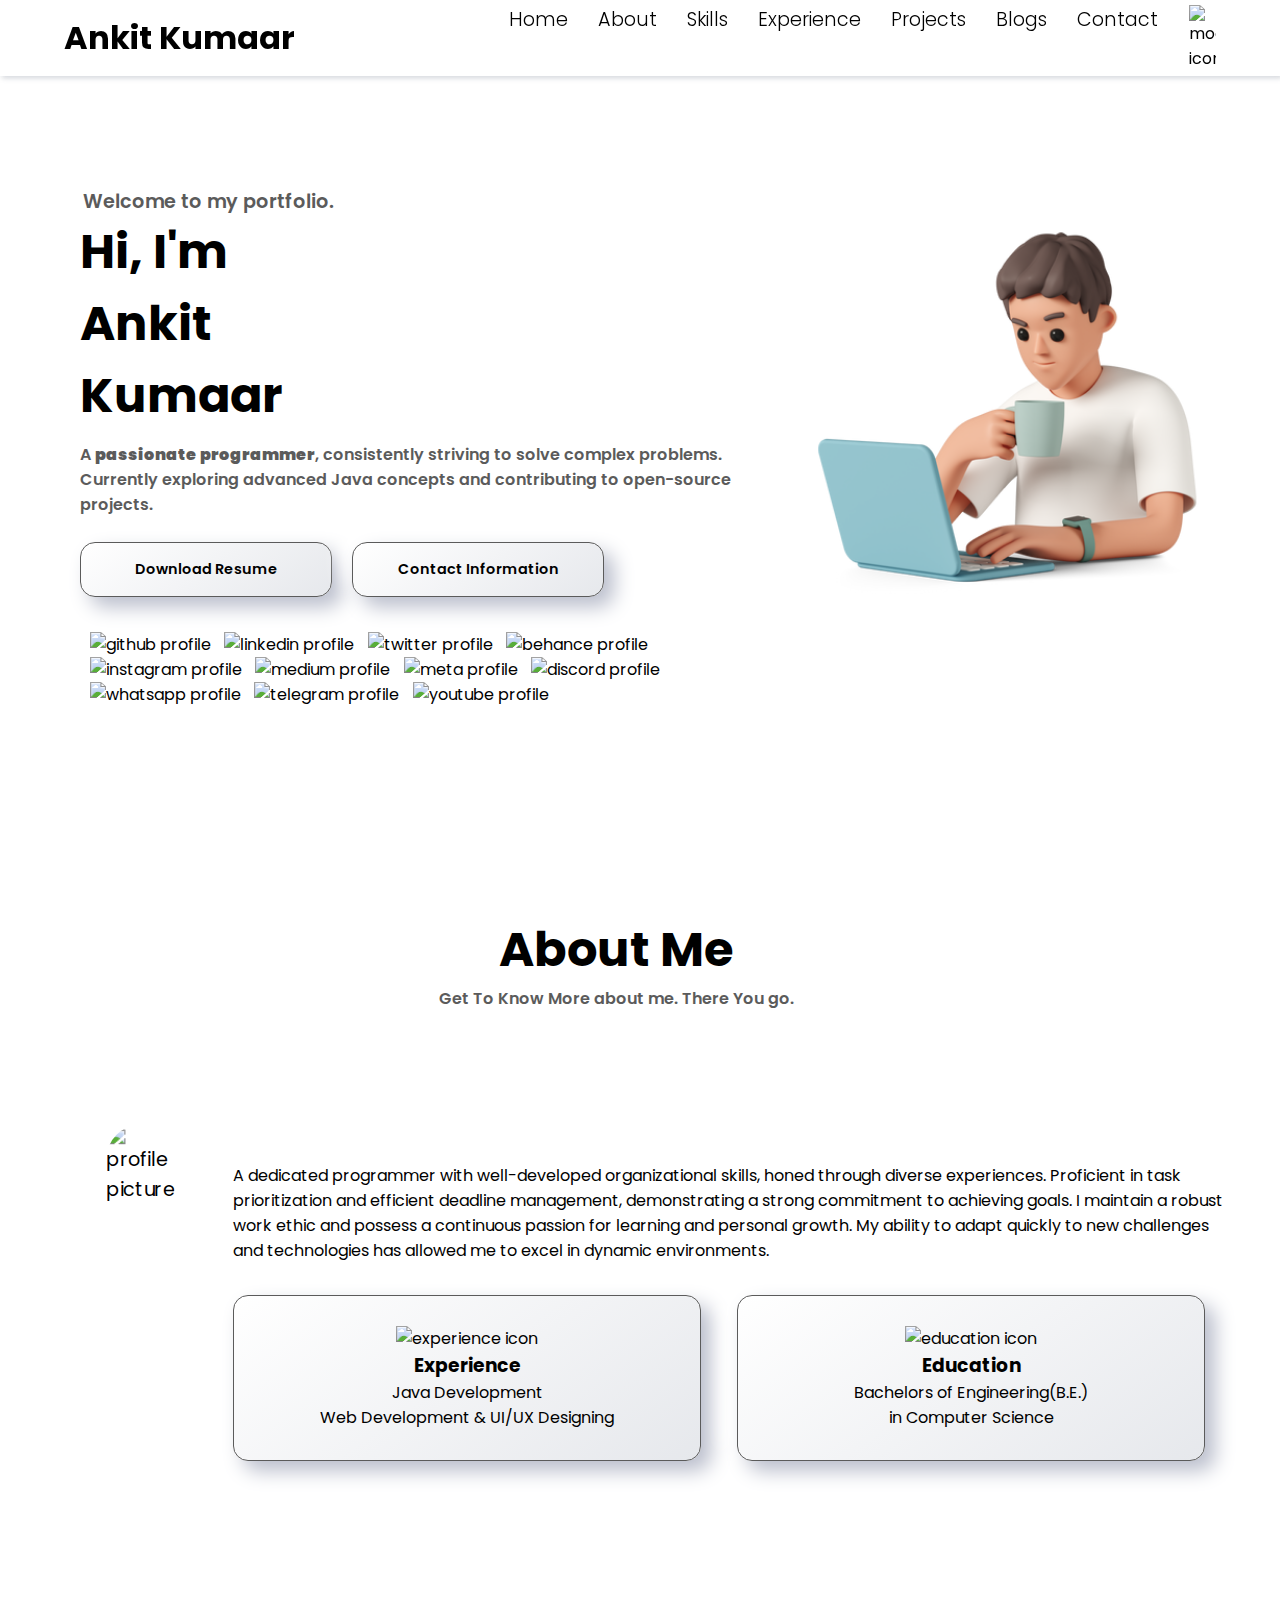
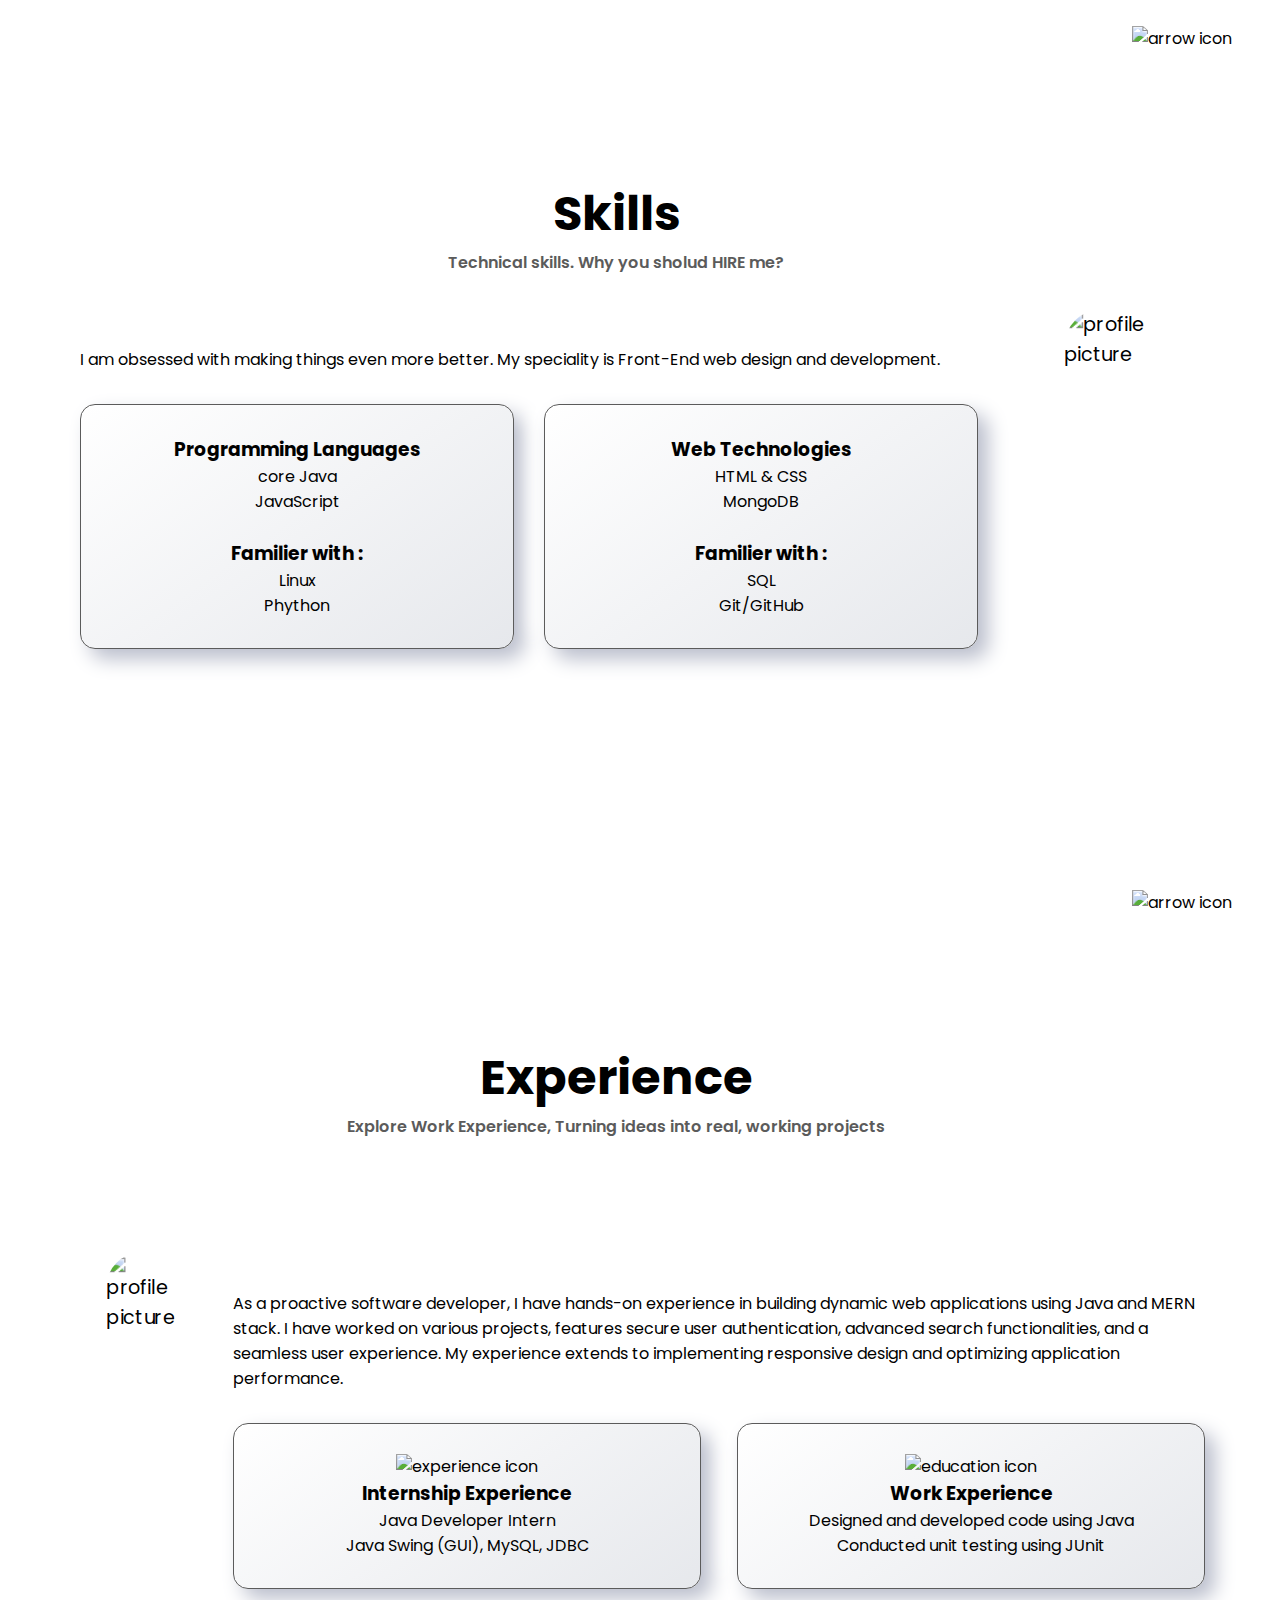
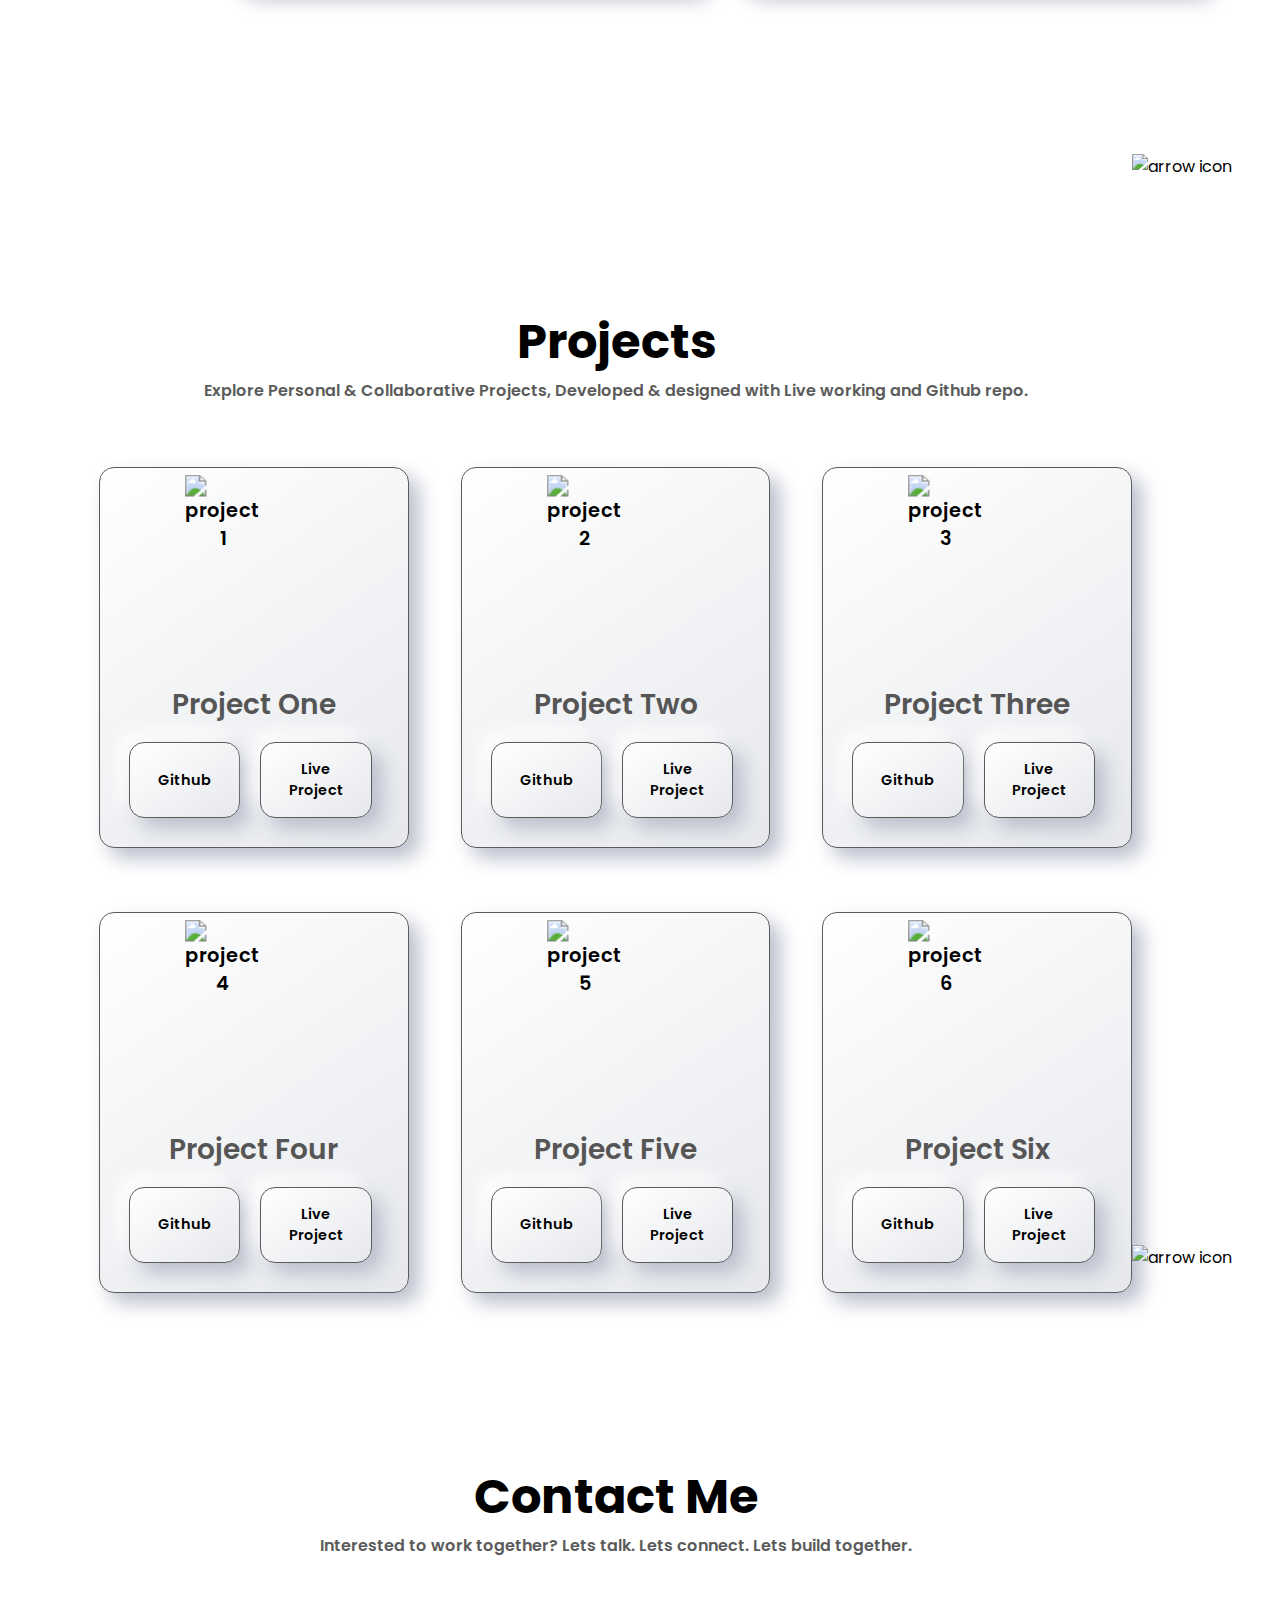
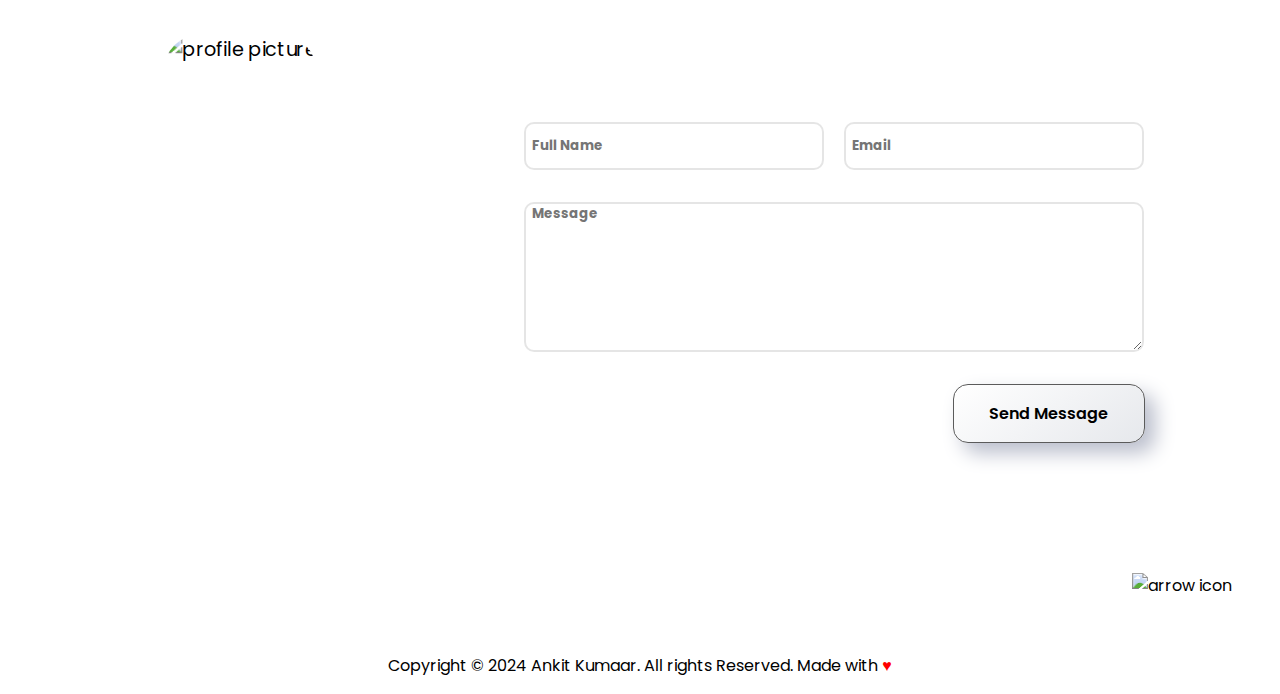
==== commit e27d6281: "update commit" ====
--- a/index.html
+++ b/index.html
@@ -24,7 +24,7 @@
                 <li><a href="#skill">Skills</a></li>
                 <li><a href="#experience">Experience</a></li>
                 <li><a href="#project">Projects</a></li>
-                <li><a href="/404.html">Blogs</a></li>
+                <li><a href="./404.html">Blogs</a></li>
                 <li><a href="#contact">Contact</a></li>
                 
                 <img src="./assets/moon.png" alt="moon icon" id="moon-icon">
@@ -33,7 +33,7 @@
     </header>
 
     <!-- home-page section -->
-    <section id="home" background="/assets/background-1.png">
+    <section id="home">
         <div class="home-section">
             <div class="home-section-container">
 
@@ -121,7 +121,7 @@
                 
             <!-- home-page profile picture --> 
             <div class="home-profile-pic">
-                <img src="./assets/contact-pic.png" alt="profile picture"
+                <img src="./assets/profile-pic.png" alt="profile picture"
                 class="home-profile">
             </div>
         </div>
--- a/css/style.css
+++ b/css/style.css
@@ -83,7 +83,7 @@
     margin-right: 8rem;
     box-sizing: border-box;
     min-height: fit-content;
-    background-image: url('/assets/background-2.png');
+    background-image: url("/assets/background-2.png");
 }
 
 /* home section */
@@ -91,7 +91,7 @@
     margin-bottom: 2rem;
     height: 90vh;
     position: relative;
-    background-image: url('/assets/background-1.png');
+    background-image: url("/assets/background-1.png");
 }
 .home-section {
     margin-top: 5rem;
@@ -565,10 +565,11 @@
 .contact-profile {
     border-radius: 2rem;
     transform: scale(1.2);
+    transition: all 300ms ease;
 }
 .contact-profile:hover {
     cursor: pointer;
-    transform: scale(1.23);
+    transform: scale(1.24);
 }
 .contact-section-container {
     display: flex;
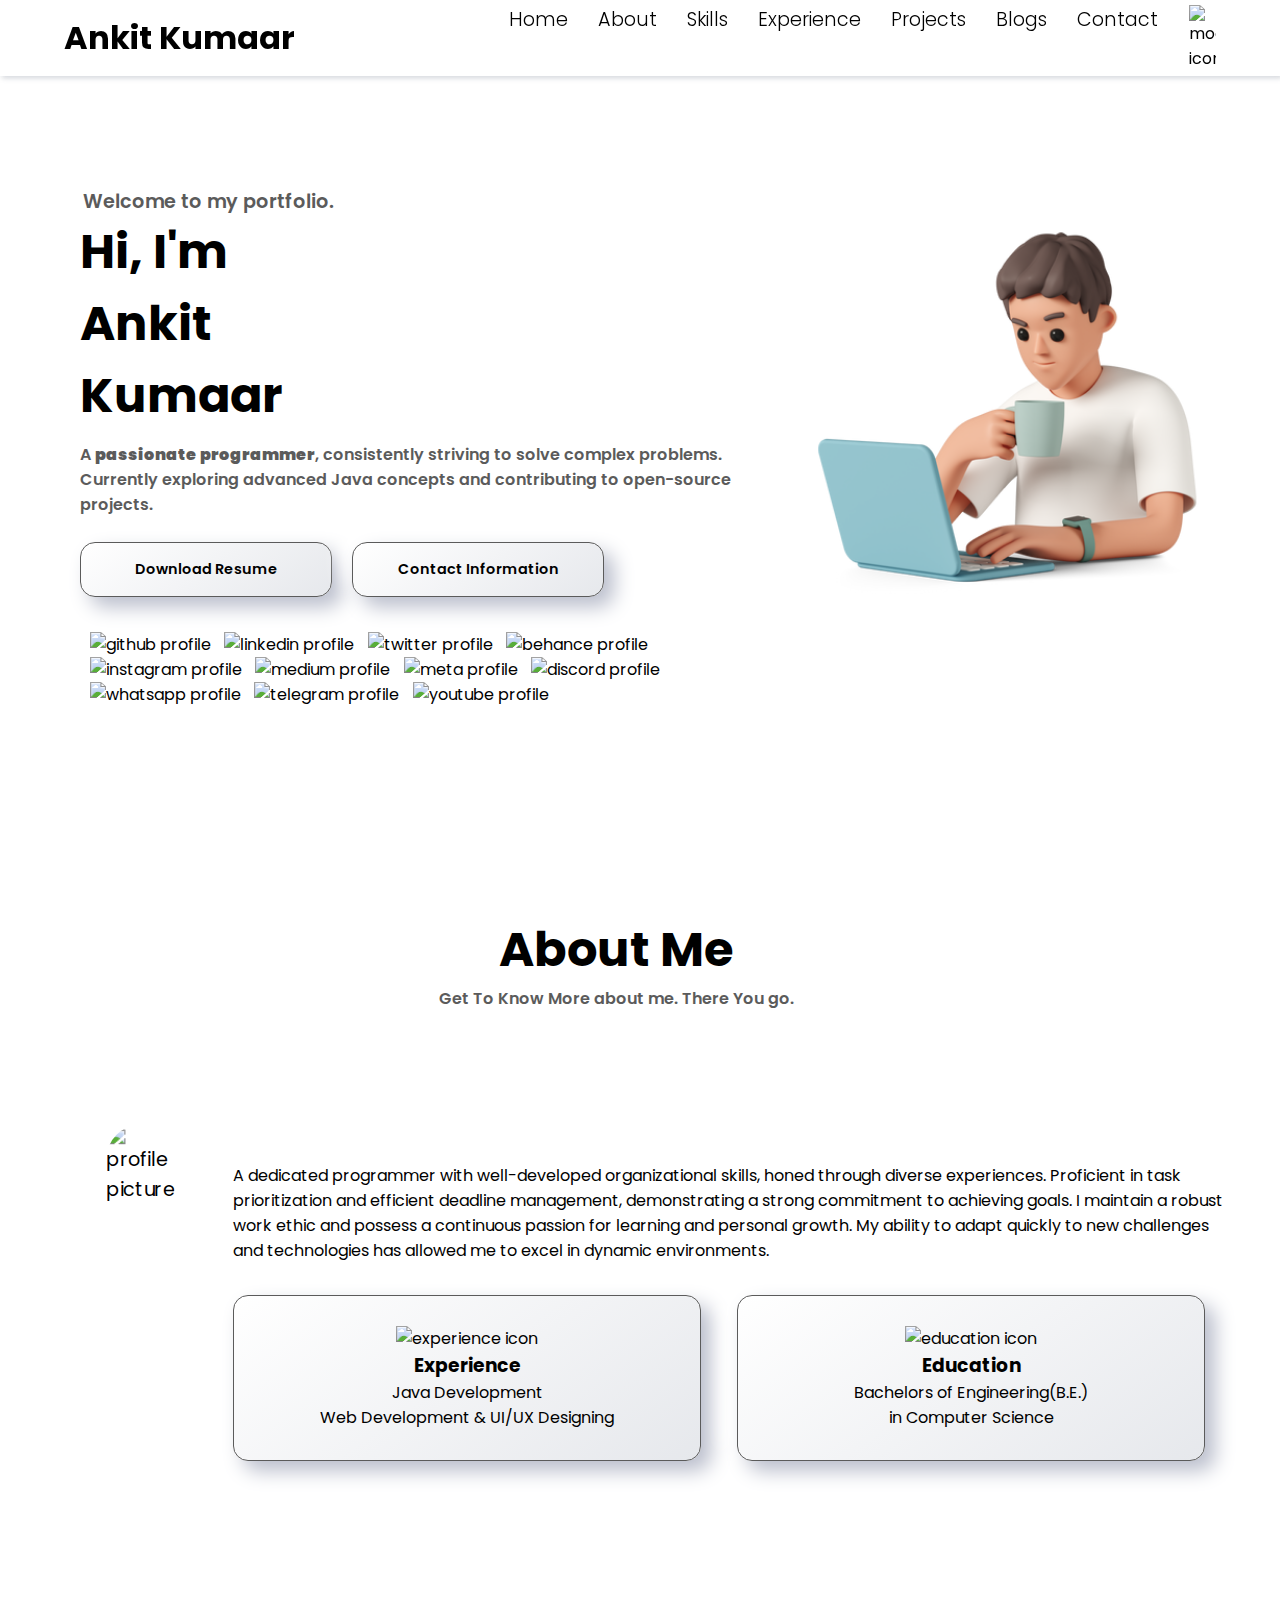
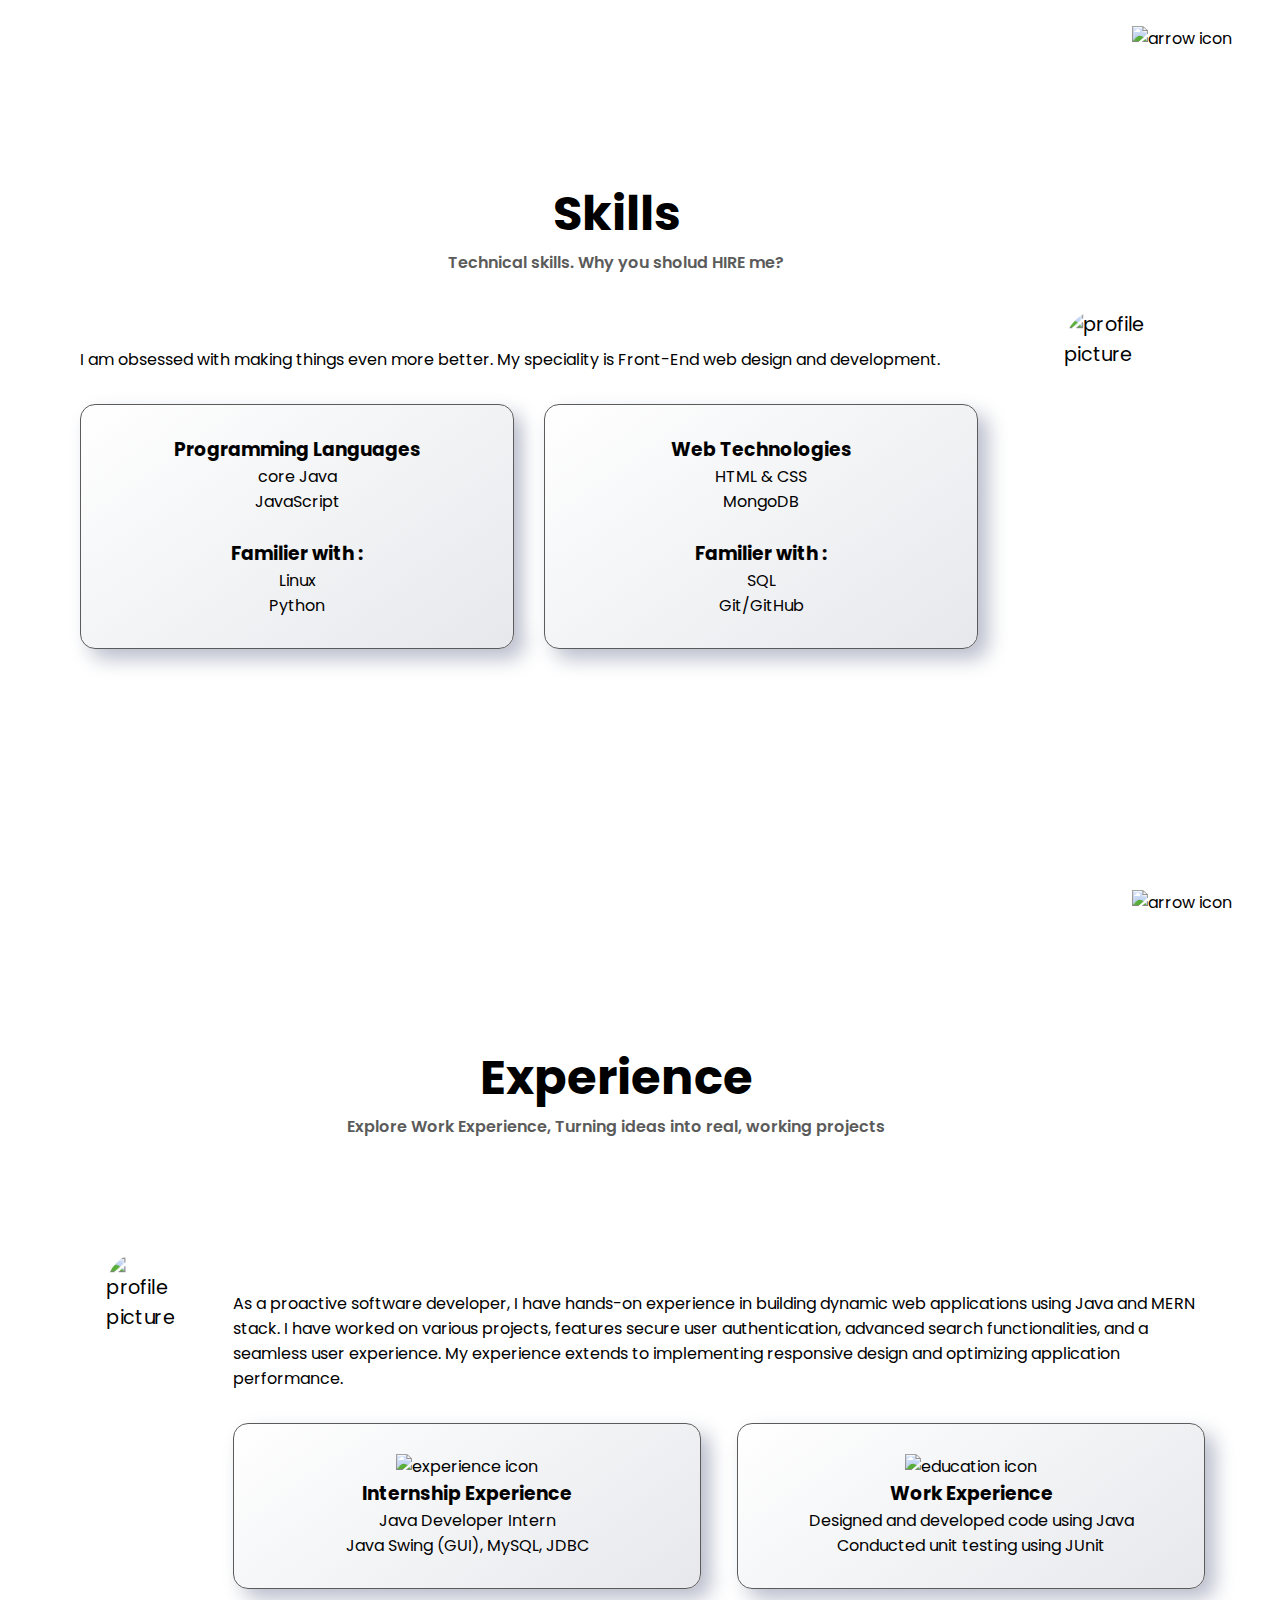
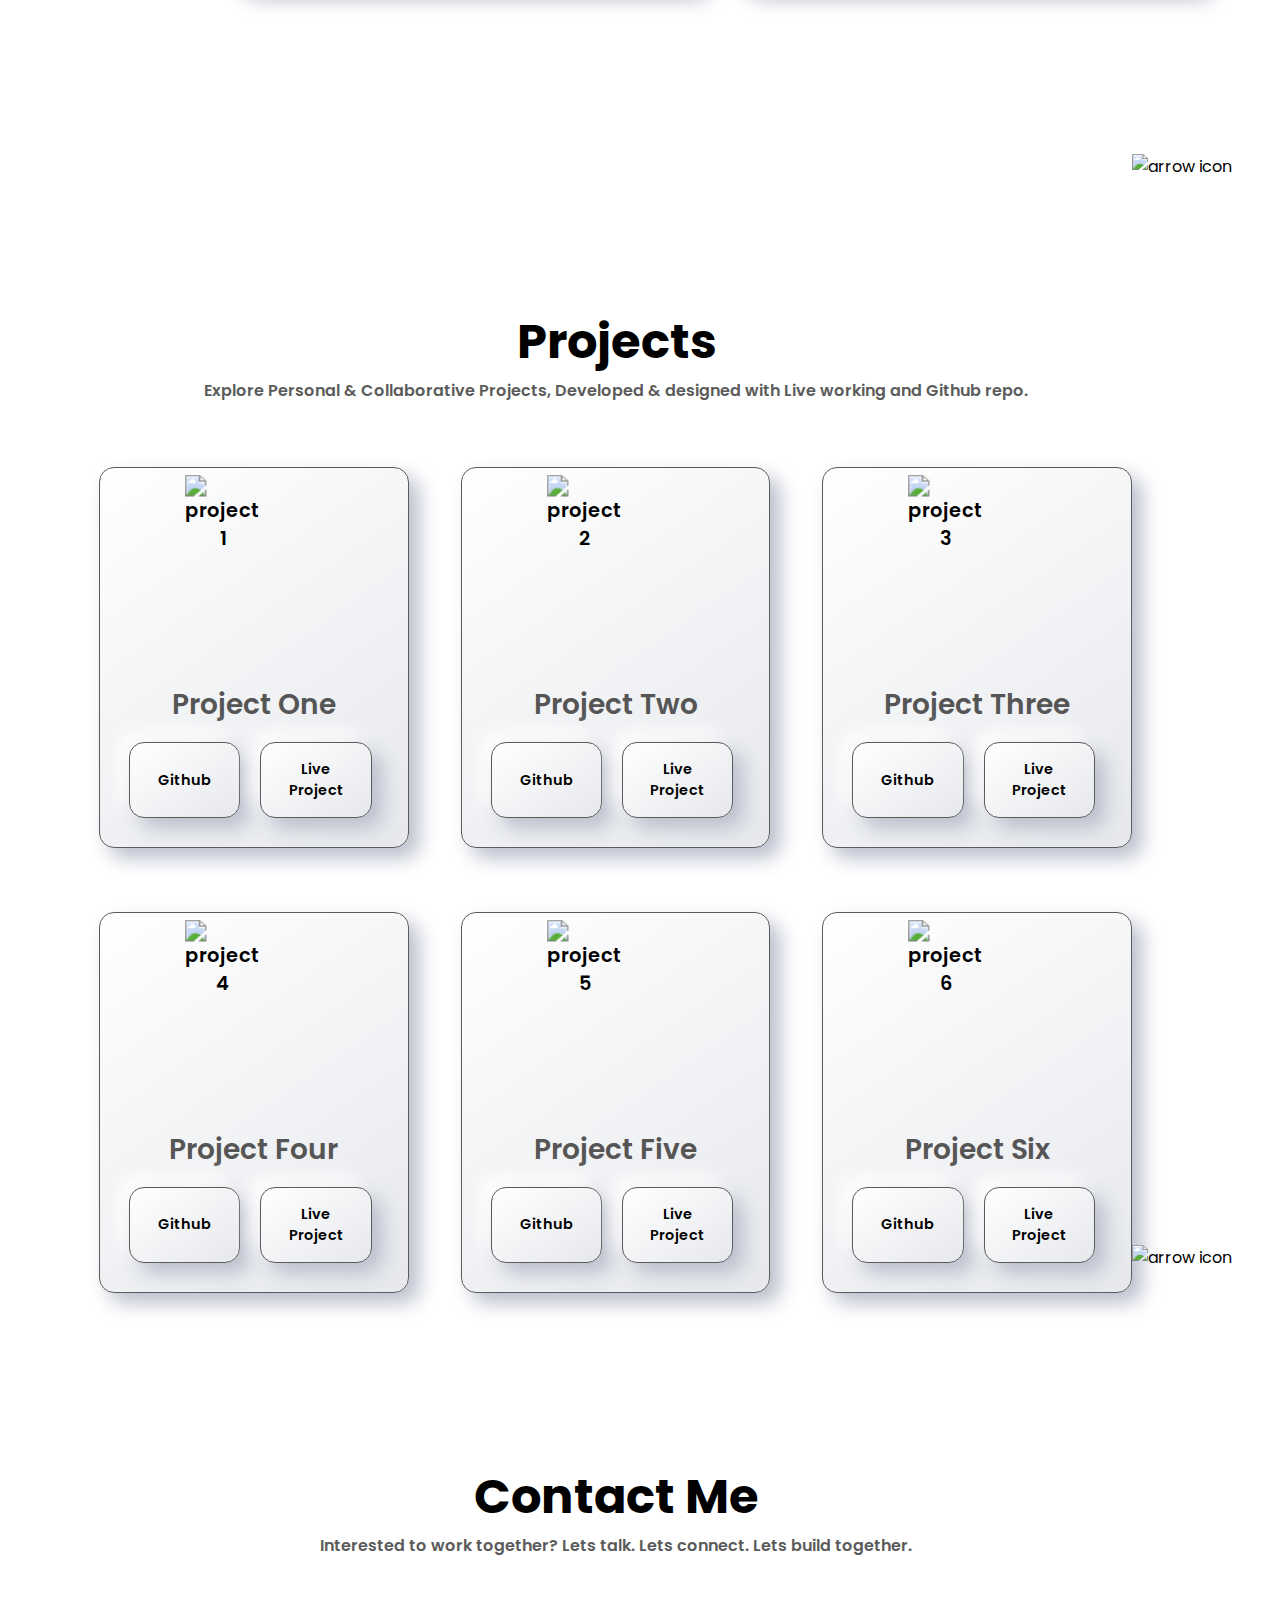
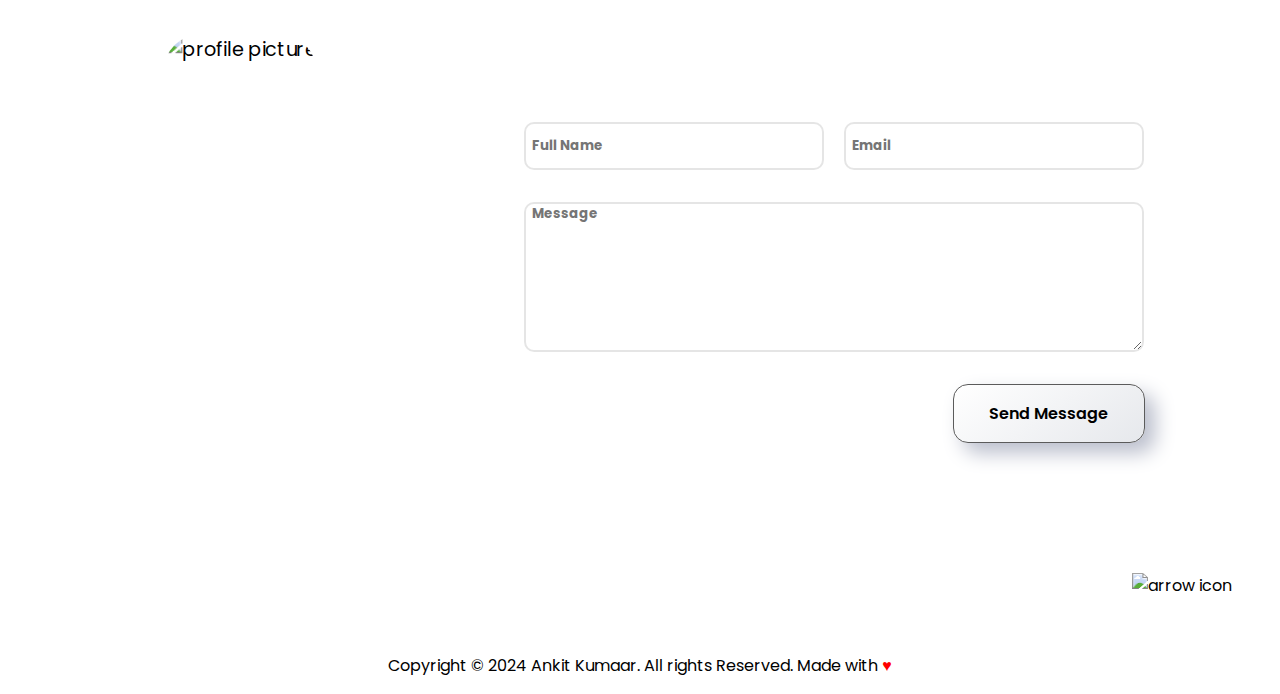
==== commit e4e57fe3: "update commit" ====
--- a/index.html
+++ b/index.html
@@ -6,12 +6,12 @@
     <!-- project title -->
     <title>Portfolio Website</title>
 
-    <!-- css files -->
+    <!-- css file -->
+    <link rel="shortcut icon" type="image/x-icon" href="./assets/logo-icon.png" />
     <link rel="stylesheet" href="./css/style.css">
-    <link rel="stylesheet" href="./css/mediaqueries.css">   
 </head>
 
-<body>
+<body oncontextmenu="return false">
 
     <!-- header section -->
     <header id="portfolio-header">
@@ -77,7 +77,7 @@
                         <img 
                             src="./assets/linkedin.png" 
                             alt="linkedin profile" class="home-icon" 
-                            onclick="window.open('https://linkedin.com')">
+                            onclick="window.open('https://www.linkedin.com/in/ankit-kumaar/')">
                         <img 
                             src="./assets/twitter.png" 
                             alt="twitter profile" class="home-icon" 
@@ -210,7 +210,7 @@
                         <h3>Familier with :</h3>
                         <ul>
                             <li>Linux</li>
-                            <li>Phython</li>
+                            <li>Python</li>
                         </ul>
                     </div>
 
@@ -328,13 +328,13 @@
                     <div class="project-btn-container">
                         <button
                             class="btn"
-                            onclick="location.href='https://github.com/'">
+                            onclick="location.href=''">
                             Github
                         </button>
                         
                         <button
                             class="btn"
-                            onclick="location.href='https://github.com/'">
+                            onclick="location.href=''">
                             Live Project
                         </button>
                     </div>
@@ -354,13 +354,13 @@
                     <div class="project-btn-container">
                         <button
                             class="btn"
-                            onclick="location.href='https://github.com/'">
+                            onclick="location.href=''">
                             Github
                         </button>
                         
                         <button
                             class="btn"
-                            onclick="location.href='https://github.com/'">
+                            onclick="location.href=''">
                             Live Project
                         </button>
                     </div>
@@ -380,13 +380,13 @@
                     <div class="project-btn-container">
                         <button
                             class="btn"
-                            onclick="location.href='https://github.com/'">
+                            onclick="location.href=''">
                             Github
                         </button>
               
                         <button
                             class="btn"
-                            onclick="location.href='https://github.com/'">
+                            onclick="location.href=''">
                             Live Project
                         </button>
                     </div>
@@ -409,13 +409,13 @@
                     <div class="project-btn-container">
                         <button
                             class="btn"
-                            onclick="location.href='https://github.com/'">
+                            onclick="location.href=''">
                             Github
                         </button>
                         
                         <button
                             class="btn"
-                            onclick="location.href='https://github.com/'">
+                            onclick="location.href=''">
                             Live Project
                         </button>
                     </div>
@@ -435,13 +435,13 @@
                     <div class="project-btn-container">
                         <button
                             class="btn"
-                            onclick="location.href='https://github.com/'">
+                            onclick="location.href=''">
                             Github
                         </button>
                         
                         <button
                             class="btn"
-                            onclick="location.href='https://github.com/'">
+                            onclick="location.href=''">
                             Live Project
                         </button>
                     </div>
@@ -461,13 +461,13 @@
                     <div class="project-btn-container">
                         <button
                             class="btn"
-                            onclick="location.href='https://github.com/'">
+                            onclick="location.href=''">
                             Github
                         </button>
               
                         <button
                             class="btn"
-                            onclick="location.href='https://github.com/'">
+                            onclick="location.href=''">
                             Live Project
                         </button>
                     </div>
--- a/css/style.css
+++ b/css/style.css
@@ -83,7 +83,7 @@
     margin-right: 8rem;
     box-sizing: border-box;
     min-height: fit-content;
-    background-image: url("/assets/background-2.png");
+    background: url('../assets/background-2.png');
 }
 
 /* home section */
@@ -91,7 +91,6 @@
     margin-bottom: 2rem;
     height: 90vh;
     position: relative;
-    background-image: url("/assets/background-1.png");
 }
 .home-section {
     margin-top: 5rem;
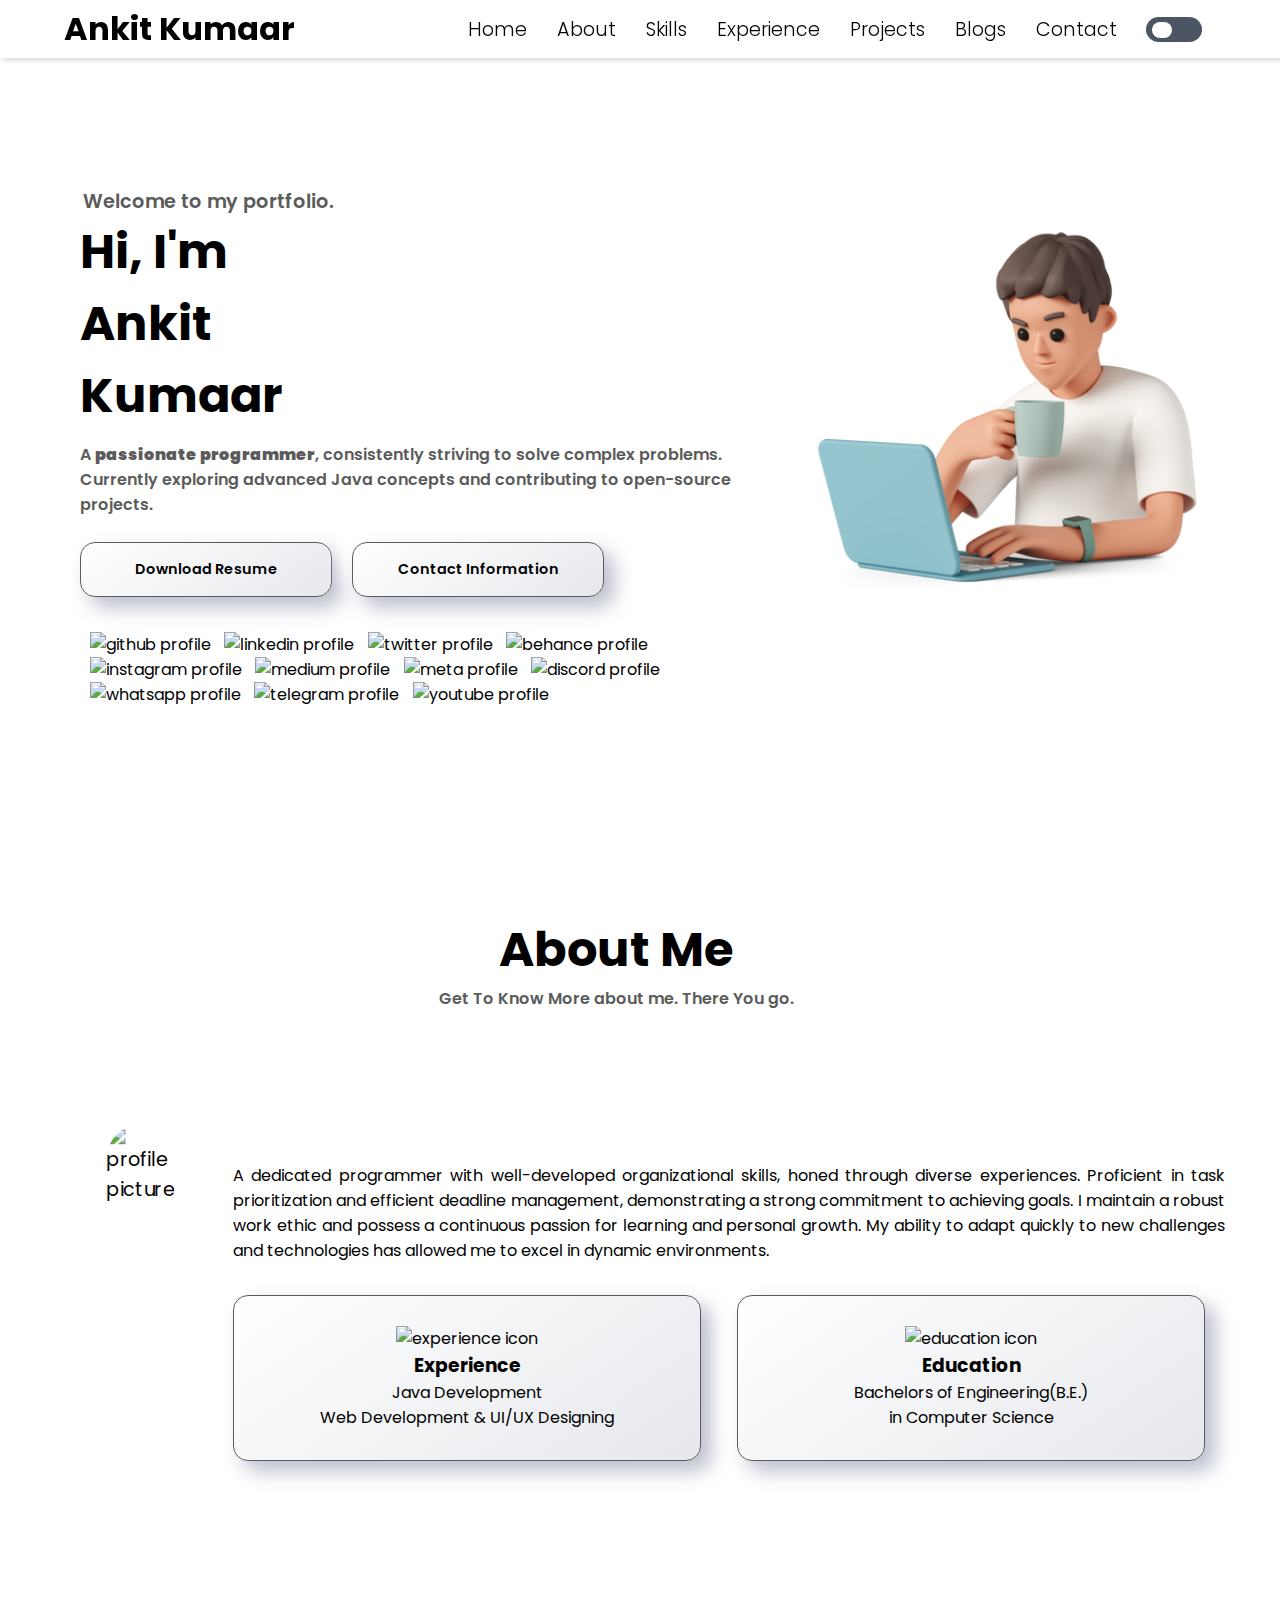
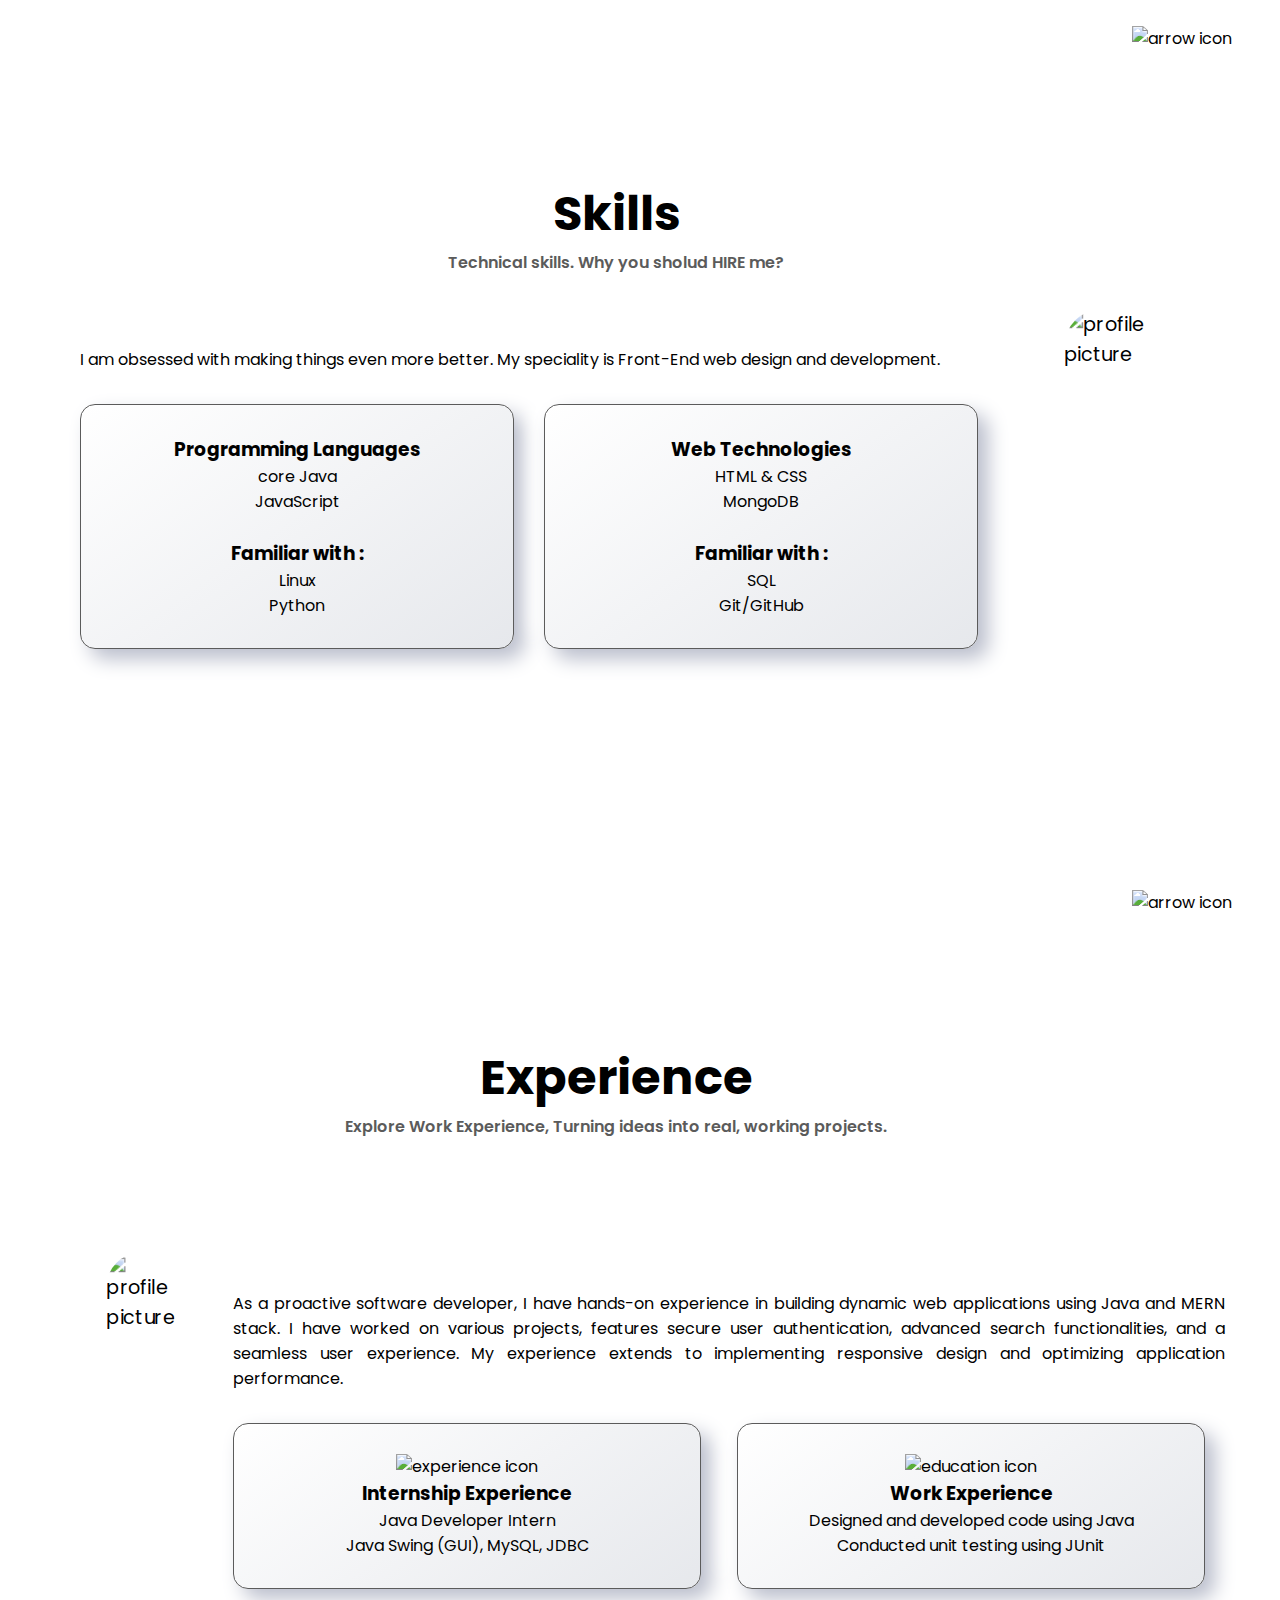
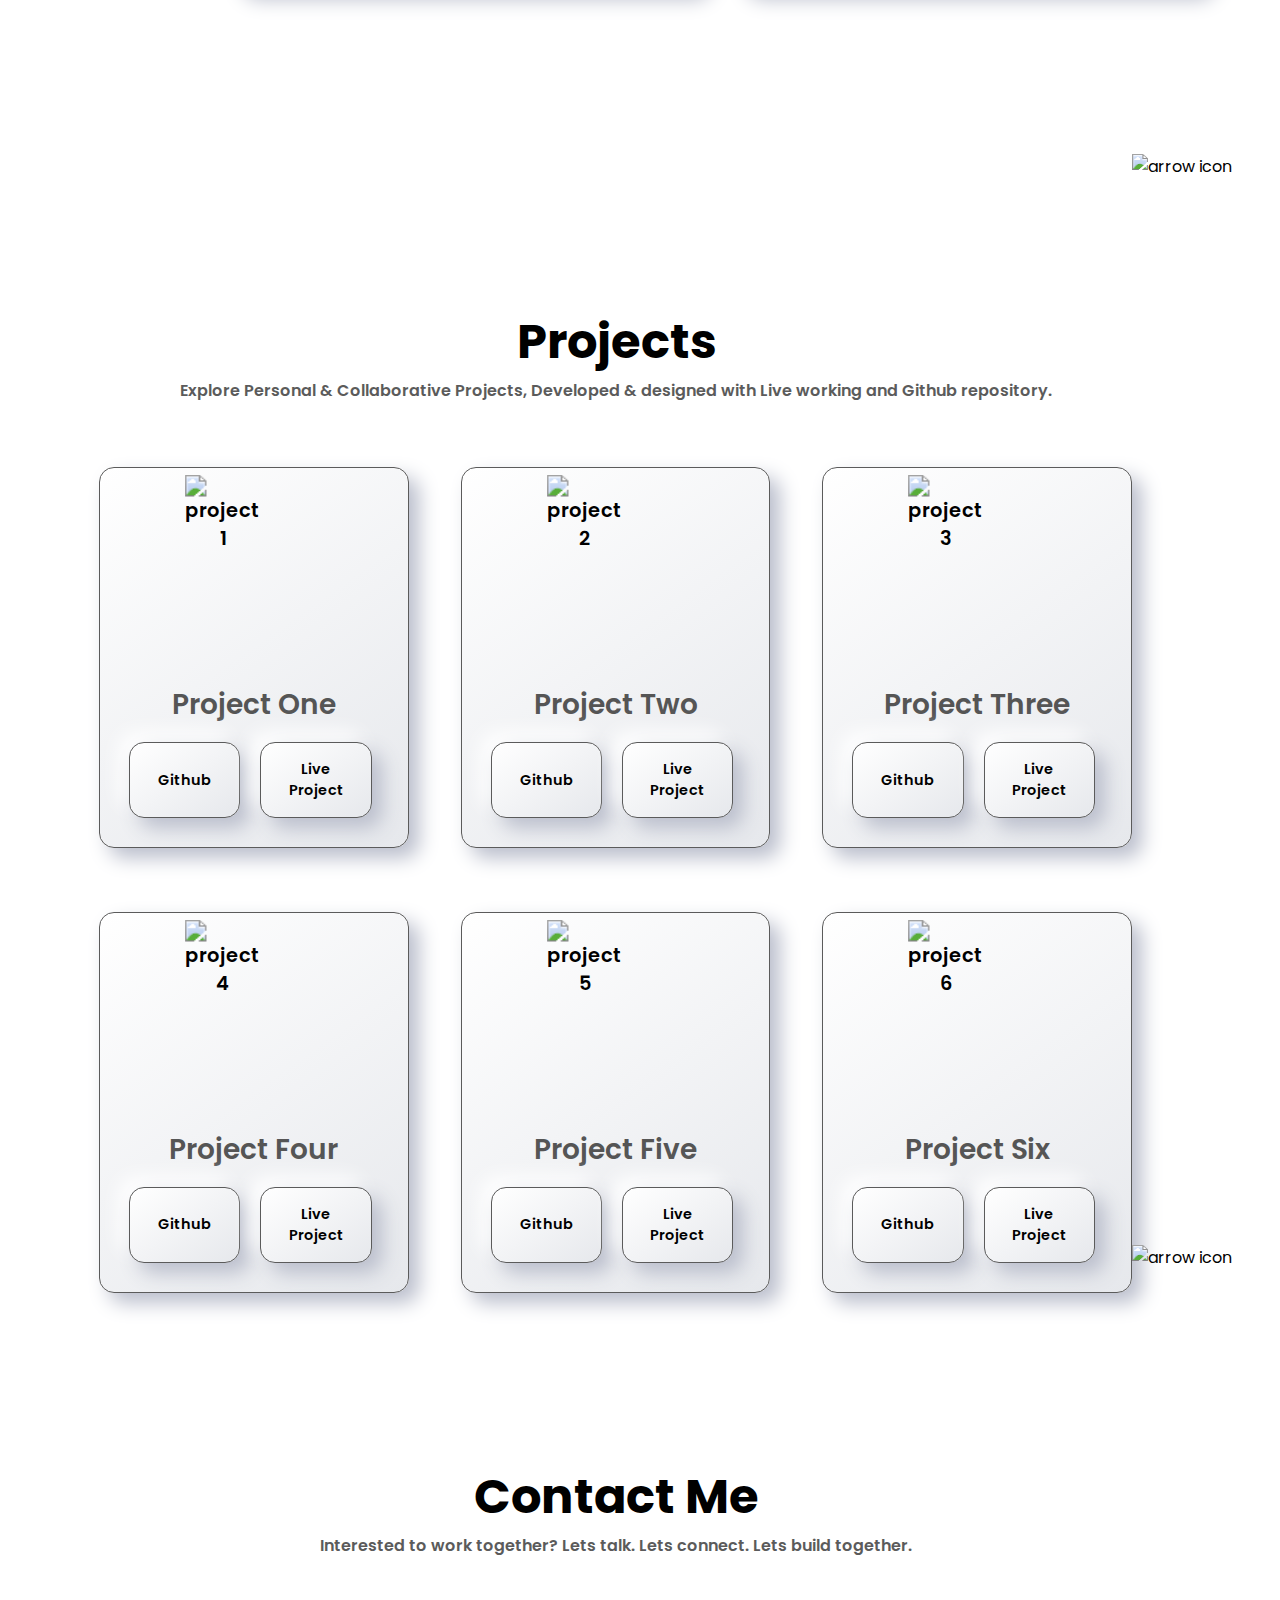
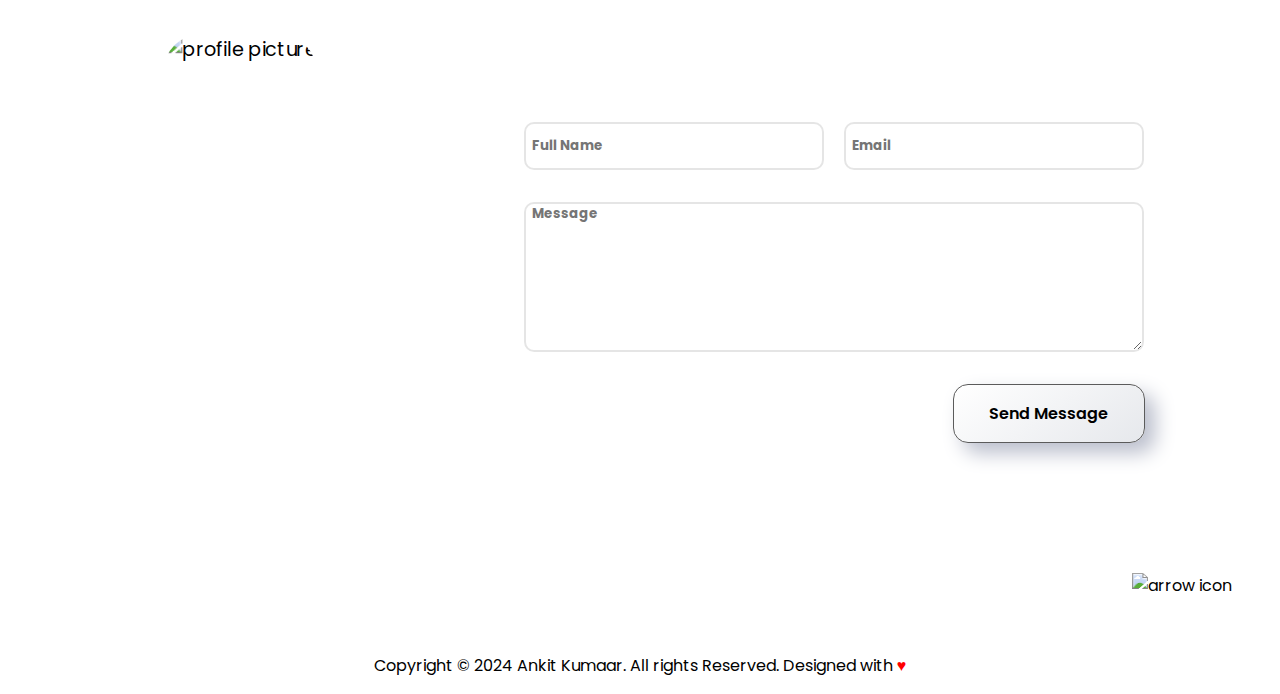
==== commit b7e7818e: "Update commit" ====
--- a/index.html
+++ b/index.html
@@ -27,14 +27,61 @@
                 <li><a href="./404.html">Blogs</a></li>
                 <li><a href="#contact">Contact</a></li>
                 
-                <img src="./assets/moon.png" alt="moon icon" id="moon-icon">
+                <!-- toggle-switch -->
+                <div class="toggle-switch">
+                    <input type="checkbox" id="theme-toggle" class="toggle-input">
+                    <label for="theme-toggle" class="toggle-label">
+                        <div class="toggle-dot"></div>
+                    </label>
+                </div>
+                
             </ul>
+        </div>
+    </header>
+
+    <header id="hamburger-header">
+        <a href="#home" class="hamburger-logo"><h1>Ankit Kumaar</h1></a>
+        
+        <!-- header menu -->
+        <div class="hamburger-menu">
+
+            <div class="hamburger-icons-moon">
+                <div class="hamburger-icon" onclick="toggleMenu()">
+                    <span></span>
+                    <span></span>
+                    <span></span>
+                </div>
+
+                <!-- toggle-switch -->
+                <div class="toggle-switch-phone" for="theme-toggle">
+                    <label class="toggle-label-phone">
+                        <input type="checkbox" id="theme-toggle" class="toggle-input-phone">
+                        <div class="toggle-dot-phone"></div>
+                    </label>
+                </div>
+            </div>
+            
+            <div class="hamburger-menu-links">
+                <li><a href="#about" onclick="toggleMenu()">About</a></li>
+                <li><a href="#skill" onclick="toggleMenu()">Skills</a></li>
+                <li><a href="#experience" onclick="toggleMenu()">Experience</a></li>
+                <li><a href="#project" onclick="toggleMenu()">Projects</a></li>
+                <li><a href="./404.html" onclick="toggleMenu()">Blogs</a></li>
+                <li><a href="#contact" onclick="toggleMenu()">Contact</a></li>
+            </div>
         </div>
     </header>
 
     <!-- home-page section -->
     <section id="home">
         <div class="home-section">
+
+            <!-- home-page profile picture --> 
+            <div class="home-profile-pic-phone">
+                <img src="./assets/profile-pic.png" alt="profile picture"
+                class="home-profile-phone">
+            </div>
+
             <div class="home-section-container">
 
                 <div class="home-details-container">
@@ -114,7 +161,6 @@
                             src="./assets/youtube.png" 
                             alt="youtube profile" class="home-icon" 
                             onclick="window.open('https://youtube.com')">
-                            
                     </div>
                 </div>
             </div>
@@ -191,6 +237,15 @@
         <p class="skill-p1">Technical skills. Why you sholud HIRE me?</p>
 
         <div class="skill-section">
+
+            <!-- skill-page profile picture -->
+            <div class="skill-profile-pic-phone">
+                <img
+                  src="./assets/skill-pic.png"
+                  alt="profile picture"
+                  class="skill-profile-phone">
+            </div>
+
             <div class="skill-section-container">
 
                 <!-- skill-page profile summary -->
@@ -207,7 +262,7 @@
                             <li>JavaScript</li>
                         </ul>
                         <br>
-                        <h3>Familier with :</h3>
+                        <h3>Familiar with :</h3>
                         <ul>
                             <li>Linux</li>
                             <li>Python</li>
@@ -221,7 +276,7 @@
                             <li>MongoDB</li>
                         </ul>
                         <br>
-                        <h3>Familier with :</h3>
+                        <h3>Familiar with :</h3>
                         <ul>
                             <li>SQL</li>
                             <li>Git/GitHub</li>
@@ -250,11 +305,11 @@
     <!-- experience-page section -->
     <section id="experience">
         <h1 class="experience-title">Experience</h1>
-        <p class="experience-p1">Explore Work Experience, Turning ideas into real, working projects</p>
+        <p class="experience-p1">Explore Work Experience, Turning ideas into real, working projects.</p>
         
         <div class="experience-section">
 
-            <!-- about-page profile picture -->
+            <!-- experience-page profile picture -->
             <div class="experience-profile-pic">
                 <img
                   src="./assets/experience-pic.png"
@@ -264,7 +319,7 @@
 
             <div class="experience-section-container">
 
-                <!-- about-page profile summary -->
+                <!-- experience-page profile summary -->
                 <div class="experience-text">
                     <p>As a proactive software developer, I have hands-on experience in 
                         building dynamic web applications using Java and MERN stack. I have worked on 
@@ -273,7 +328,7 @@
                         implementing responsive design and optimizing application performance.</p>
                 </div>
                 
-                <!-- about-page details -->
+                <!-- experience-page details -->
                 <div class="experience-details">
                     <div class="experience-details-container">
                         <img
@@ -309,9 +364,18 @@
     <!-- project-page section -->
      <section id="project">
         <h1 class="project-title">Projects</h1>
-        <p class="project-p1">Explore Personal & Collaborative Projects, Developed & designed with Live working and Github repo.</p>
+        <p class="project-p1">Explore Personal & Collaborative Projects, Developed & designed with Live working and Github repository.</p>
 
         <div class="project-section">
+
+            <!-- project-page profile picture -->
+            <div class="project-profile-pic-phone">
+                <img
+                  src="./assets/project-pic.png"
+                  alt="profile picture"
+                  class="project-profile-phone">
+            </div>
+
             <div class="project-section-container">
 
                 <!-- project details-1 -->
@@ -526,7 +590,7 @@
 
     <!-- footer section -->
      <footer>
-        <p>Copyright &#169; 2024 Ankit Kumaar. All rights Reserved. Made with <span style="color: red;">&hearts;</span></p>
+        <p>Copyright &#169; 2024 Ankit Kumaar. All rights Reserved. Designed with <span style="color: red;">&hearts; </span></p>
      </footer>
 
      <!-- JavaScript file -->
--- a/css/style.css
+++ b/css/style.css
@@ -19,10 +19,10 @@
     --fifth-color: #353535;
     --sixth-color: #d7dcfd;
 }
-.dark-theme {
-    background: #1f1f1f;
-}
-
+
+body {
+    background: url('../assets/background-2.png');
+}
 /* header section */
 header {
     position: fixed;
@@ -69,10 +69,150 @@
     text-underline-offset: 0.8rem;
     text-decoration-color: #8291e6;
 }
-#moon-icon {
-    margin-left: 1rem;
-    width: 27px;
-    cursor: pointer;
+.toggle-switch {
+  margin: 2px 14px;
+  position: relative;
+  width: 56px;
+  height: 25px;
+  background-color: #4b5563;
+  border-radius: 10rem;
+}
+.toggle-input {
+  opacity: 0;
+  width: 0;
+  height: 0;
+}
+.toggle-label {
+  position: absolute;
+  width: 100%;
+  height: 100%;
+  cursor: pointer;
+}
+.toggle-dot {
+  position: absolute;
+  top: 5px;
+  left: 6px;
+  width: 20px;
+  height: 16px;
+  background-color: white;
+  border-radius: 10rem;
+  transition: transform 300ms ease;
+}
+.toggle-input:checked + .toggle-label .toggle-dot {
+  transform: translateX(24px);
+}
+body.dark-mode {
+
+}
+
+/* hamburger-header section */
+#hamburger-header {
+    display: none;
+}
+.hamburger-menu {
+    position: relative;
+    display: inline-block;
+}
+.hamburger-icons-moon {
+    display: flex;
+}
+.hamburger-icon {
+    display: flex;
+    flex-direction: column;
+    justify-content: space-evenly;
+    height: 22px;
+    width: 30px;
+    margin-top: 8px;
+    cursor: pointer;
+}
+.hamburger-icon span {
+    width: 100%;
+    height: 2px;
+    background-color: black;
+    transition: all 300ms ease-in-out;
+}
+.hamburger-icon.open span:first-child {
+    transform: rotate(45deg) translate(8px, 2px);
+}
+.hamburger-icon.open span:nth-child(2) {
+    opacity: 0;
+}
+.hamburger-icon.open span:last-child {
+    transform: rotate(-45deg) translate(8px, -2px);
+}
+.hamburger-icon span:first-child {
+    transform: none;
+}
+.hamburger-icon span:first-child {
+    opacity: 1;
+}
+.hamburger-icon span:first-child {
+    transform: none;
+}
+.hamburger-menu-links {
+  position: absolute;
+  top: 100%;
+  right: 0;
+  background-color: white;
+  width: fit-content;
+  max-height: 0;
+  overflow: hidden;
+  transition: all 0.3 ease-in-out;
+}
+.hamburger-menu-links a {
+  display: block;
+  padding: 5px;
+  text-align: center;
+  font-size: 1.2rem;
+  color: black;
+  text-decoration: none;
+  transition: all 300ms ease-in-out;
+}
+.hamburger-menu-links li {
+  list-style: none;
+}
+.hamburger-menu-links.open {
+  margin-top: 0.7rem;
+  max-height: 300px;
+  width: 160px;
+  border-radius: 0.5rem;
+  box-shadow: -3px -3px 10px #ffffff73,
+                2px 2px 10px rgba(94, 104, 121, 0.288);
+}
+.toggle-switch-phone {
+  margin: 9px 16px;
+  position: relative;
+  width: 45px;
+  height: 20px;
+  background-color: #4b5563;
+  border-radius: 10rem;
+}
+.toggle-input-phone {
+  opacity: 0;
+  width: 0;
+  height: 0;
+}
+.toggle-label-phone {
+  position: absolute;
+  width: 100%;
+  height: 100%;
+  cursor: pointer;
+}
+.toggle-dot-phone {
+  position: absolute;
+  top: 4px;
+  left: 6px;
+  width: 16px;
+  height: 12px;
+  background-color: white;
+  border-radius: 10rem;
+  transition: transform 300ms ease;
+}
+.toggle-input-phone:checked + .toggle-dot-phone {
+  transform: translateX(18px);
+}
+body.dark-mode {
+
 }
 
 /* section */
@@ -83,7 +223,6 @@
     margin-right: 8rem;
     box-sizing: border-box;
     min-height: fit-content;
-    background: url('../assets/background-2.png');
 }
 
 /* home section */
@@ -97,6 +236,9 @@
     display: flex;
     gap: 4rem;
     height: 80%;
+}
+.home-profile-pic-phone {
+    display: none;
 }
 .home-section-container {
     display: flex;
@@ -275,6 +417,9 @@
     justify-content: center;
     flex-direction: column;
 }
+.about-text {
+    text-align: justify;
+}
 .about-details {
     display: flex;
     gap: 1rem;
@@ -331,6 +476,9 @@
     gap: 4rem;
     height: 80%;
 }
+.skill-profile-pic-phone {
+    display: none;
+}
 .skills-section-container {
     display: flex;
     justify-content: center;
@@ -340,6 +488,7 @@
     margin-top: 4.5rem;
     margin-bottom: 2rem;
     width: 58rem;
+    text-align: justify;
 }
 .skill-details-container {
     display: flex;
@@ -421,6 +570,9 @@
     justify-content: center;
     flex-direction: column;
 }
+.experience-text {
+    text-align: justify;
+}
 .experience-details {
     display: flex;
     gap: 1rem;
@@ -467,6 +619,9 @@
     display: flex;
     justify-content: center;
     flex-direction: column;
+}
+.project-profile-pic-phone {
+    display: none;
 }
 .project-section-container {
     display: flex;
@@ -624,4 +779,380 @@
 }
 footer p {
     text-align: center;
-}+}
+
+/* media-queries */
+/* @media screen and (max-width: 1400px) {
+  #profile {
+    height: 83vh;
+    margin-bottom: 6rem;
+  }
+  .about-containers {
+    flex-wrap: wrap;
+  }
+  #contact,
+  #projects {
+    height: fit-content;
+  }
+}  */
+
+/* @media screen and (max-width: 1200px) {
+    #portfolio-header {
+      display: none;
+    }
+    #hamburger-header  {
+      display: flex;
+    }
+    #experience,
+    .experience-details-container {
+      margin-top: 2rem;
+    }
+    #profile,
+    .section-container {
+      display: block;
+    }
+    .arrow {
+      display: none;
+    }
+    section,
+    .section-container {
+      height: fit-content;
+    }
+    section {
+      margin: 0 5%;
+    }
+    .section__pic-container {
+      width: 275px;
+      height: 275px;
+      margin: 0 auto 2rem;
+    }
+    .about-containers {
+      margin-top: 0;
+    }
+  } */
+  
+  @media screen and (max-width: 600px) {
+    #portfolio-header {
+        display: none;
+    }
+    header {
+      justify-content: left;
+    }
+    #hamburger-header  {
+        display: flex;
+    }
+    .hamburger-logo {
+      color: black;
+      font-size: 14px;
+      margin-left: -3rem;
+    }
+    .hamburger-logo:hover {
+      cursor: pointer;
+    }
+    .hamburger-menu {
+      margin-left: 4rem;
+    }
+    body {
+      overflow-x: hidden;
+    }
+    section {
+      height: 100%;
+      margin: 0 1.4rem;
+    }
+    #home {
+      height: 100%;
+      margin-bottom: 4rem;
+    }
+    .home-section {
+      display: block;
+    }
+    .home-profile-pic-phone {
+      display: flex;
+      margin-top: -4.5rem;
+      margin-left: 0.8rem;
+    }
+    .home-profile-phone {
+      transform: scale(1);
+      transition: all 300ms ease;
+    }
+    .home-profile-phone:hover {
+      cursor: pointer;
+      transform: scale(1.04);
+    }
+    .home-p1 {
+      width: 24.4rem;
+      text-decoration: underline;
+      margin-top: 1.5rem;
+      margin-bottom: 1rem;
+    }
+    .home-animated {
+      display: block;
+    }
+    .home-title {
+      font-size: 2.32rem;
+    }
+    .home-animated-info {
+      margin-left: 12px;
+      margin-top: -0.1rem;
+      margin-bottom: 4.6rem;
+    }
+    .home-animated-item {
+      font-size: 2.8rem;
+    }
+    .home-p2 {
+      width: 24.4rem;
+      text-align: justify;
+    }
+    .home-btn-container {
+      width: 25.4rem;
+    }
+    .home-social-container {
+      margin-left: 2.2rem;
+      transform: scale(1.1);
+    }
+    .home-icon {
+      height: 1.25rem;
+      margin-left: -0.28rem;
+    }
+    .home-profile-pic {
+      display: none;
+    }
+    #about {
+      padding-top: 7.5vh;
+    }
+    .about-title {
+      margin-top: -5rem;
+      width: 24.4rem;
+    }
+    .about-p1 {
+      width: 24.4rem;
+      text-decoration: underline;
+    }
+    .about-section {
+      margin-top: 5rem;
+      display: block;
+    }
+    .about-profile-pic {
+      margin-left: 7.5rem;
+    }
+    .about-text {
+      margin-top: -1rem;
+      width: 24.4rem;
+    }
+    .about-details {
+      width: 25.4rem;
+      display: block;
+    }
+    .about-details-container {
+      margin-bottom: 2rem;
+    }
+    .arrow-icon {
+      display: none;
+    }
+    #skill {
+      padding-top: 5vh;
+    }
+    .skill-title {
+      margin-top: -4rem;
+      width: 24.4rem;
+    }
+    .skill-p1 {
+      width: 24.4rem;
+      text-decoration: underline;
+    }
+    .skill-section {
+      display: block;
+    }
+    .skill-profile-pic-phone {
+      display: flex;
+      margin-top: 4.5rem;
+      margin-left: 3rem;
+    }
+    .skill-profile-phone {
+      border-radius: 2rem;
+      transform: scale(1.2);
+      transition: all 300ms ease;
+    }
+    .skill-profile-phone:hover {
+      cursor: pointer;
+      transform: scale(1.24);
+    }
+    .skill-text {
+      margin-top: 2rem;
+      width: 24.4rem;
+    }
+    .skill-details-container {
+      width: 25.8rem;
+      display: block;
+    }
+    .skill-category {
+      margin-bottom: 2rem;
+    }
+    .skill-profile-pic {
+      display: none;
+    }
+    #experience {
+      padding-top: 0vh;
+    }
+    .experience-title {
+      margin-top: 2.5rem;
+      width: 24.4rem;
+    }
+    .experience-p1 {
+      width: 24.4rem;
+      text-decoration: underline;
+    }
+    .experience-section { 
+      margin-top: 7rem;
+      display: block;
+    }
+    .experience-section-container {
+      display: block;
+    }
+    .experience-text {
+      margin-top: -1.5rem;
+      width: 24.4rem;
+    }
+    .experience-profile-pic {
+      margin-top: -2.6rem;
+      margin-left: 7.5rem;
+    }
+    .experience-details {
+      display: block;
+      width: 25.4rem;
+    }
+    .experience-details-container {
+      margin-bottom: 2rem;
+    }
+    #project {
+      padding-top: 0vh;
+    }
+    .project-title {
+      margin-top: 2rem;
+      width: 24.4rem;
+    }
+    .project-p1 {
+      width: 24.4rem;
+      text-decoration: underline;
+    }
+    .project-section {
+      margin-top: 5rem;
+      margin-left: -1rem;
+      display: block;
+    }
+    .project-profile-pic-phone {
+      display: flex;
+      margin-top: -1.2rem;
+      margin-left: 4.6rem;
+      margin-bottom: 4.5rem;
+    }
+    .project-profile-phone {
+      border-radius: 2rem;
+      transform: scale(1.2);
+      transition: all 300ms ease;
+    }
+    .project-profile-phone:hover {
+      cursor: pointer;
+      transform: scale(1.24);
+    }
+    .project-section-container {
+      display: block;
+    }
+    .project-details-container {
+      margin-top: 2rem;
+      width: 23.5rem;
+    }
+    #contact {
+      padding-top: 5.2vh;
+      margin-bottom: 5rem;
+    }
+    .contact-title {
+      margin-top: -4rem;
+      width: 24.4rem;
+    }
+    .contact-p1 {
+      width: 24.4rem;
+      text-decoration: underline;
+    }
+    .contact-section {
+      margin-top: 4.6rem;
+      display: block;
+    }
+    .contact-profile-pic {
+      margin-left: 2.8rem;
+    }
+    .contact-section-container {
+      margin-top: 2.8rem;
+      margin-left: -0.5rem;
+    }
+    .form-control:not(textarea) {
+      height: 48px;
+      width: 382px;
+    }
+    .form-control:not(input) {
+      height: 150px;
+      width: 382px;
+    }
+    .contact-btn-container {
+      margin-left: 12.2rem;
+    }
+    footer {
+      width: 24.4rem;
+      margin-left: 1rem;
+    }
+  }
+  
+  /* @media screen and (max-width: 600px) {
+    #contact,
+    footer {
+      height: 40vh;
+    }
+    #profile {
+      height: 83vh;
+      margin-bottom: 0;
+    }
+    article {
+      font-size: 1rem;
+    }
+    footer nav {
+      height: fit-content;
+      margin-bottom: 2rem;
+    }
+    .about-containers,
+    .contact-info-upper-container,
+    .btn-container {
+      flex-wrap: wrap;
+    }
+    .contact-info-container {
+      margin: 0;
+    }
+    .contact-info-container p,
+    .nav-links li a {
+      font-size: 1rem;
+    }
+    .experience-sub-title {
+      font-size: 1.25rem;
+    }
+    .logo {
+      font-size: 1.5rem;
+    }
+    .nav-links {
+      flex-direction: column;
+      gap: 0.5rem;
+      text-align: center;
+    }
+    .section__pic-container {
+      width: auto;
+      height: 46vw;
+      justify-content: center;
+    }
+    .section__text__p2 {
+      font-size: 1.25rem;
+    }
+    .title {
+      font-size: 2rem;
+    }
+    .text-container {
+      text-align: justify;
+    }
+  } */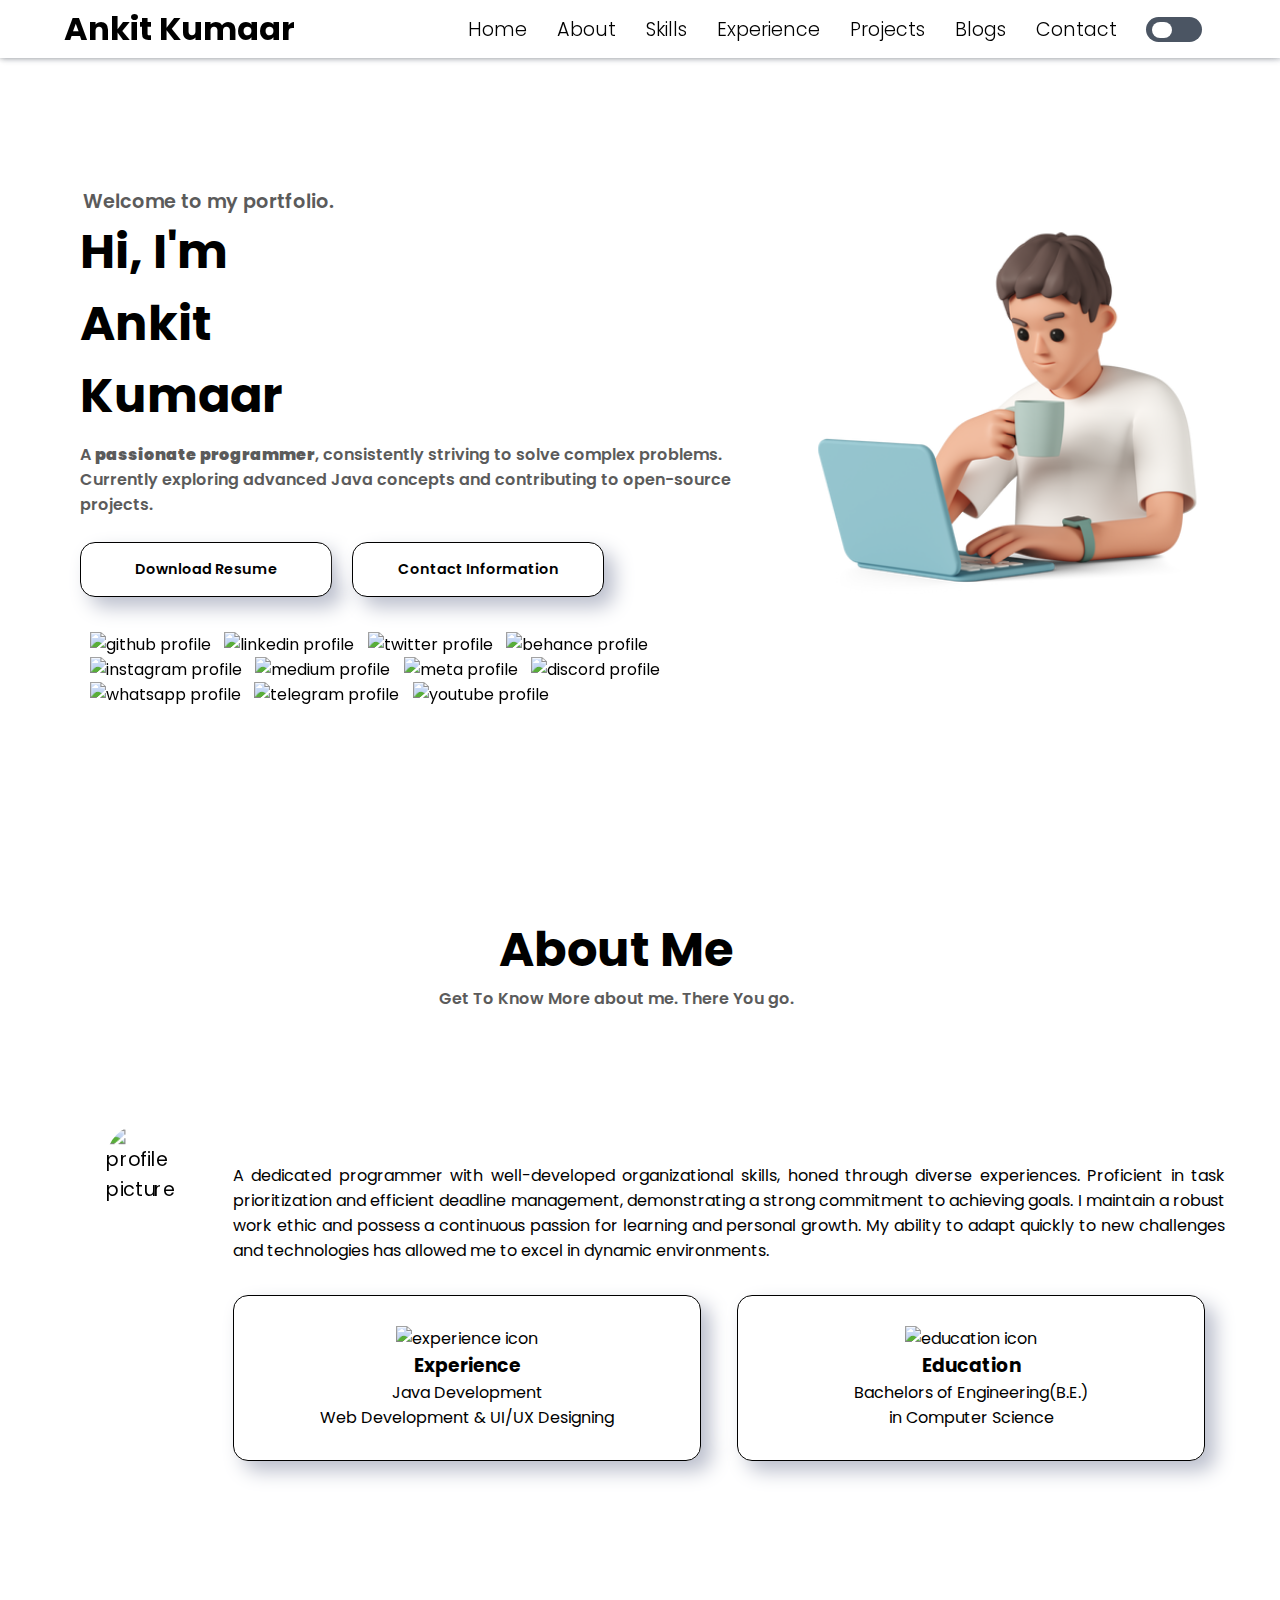
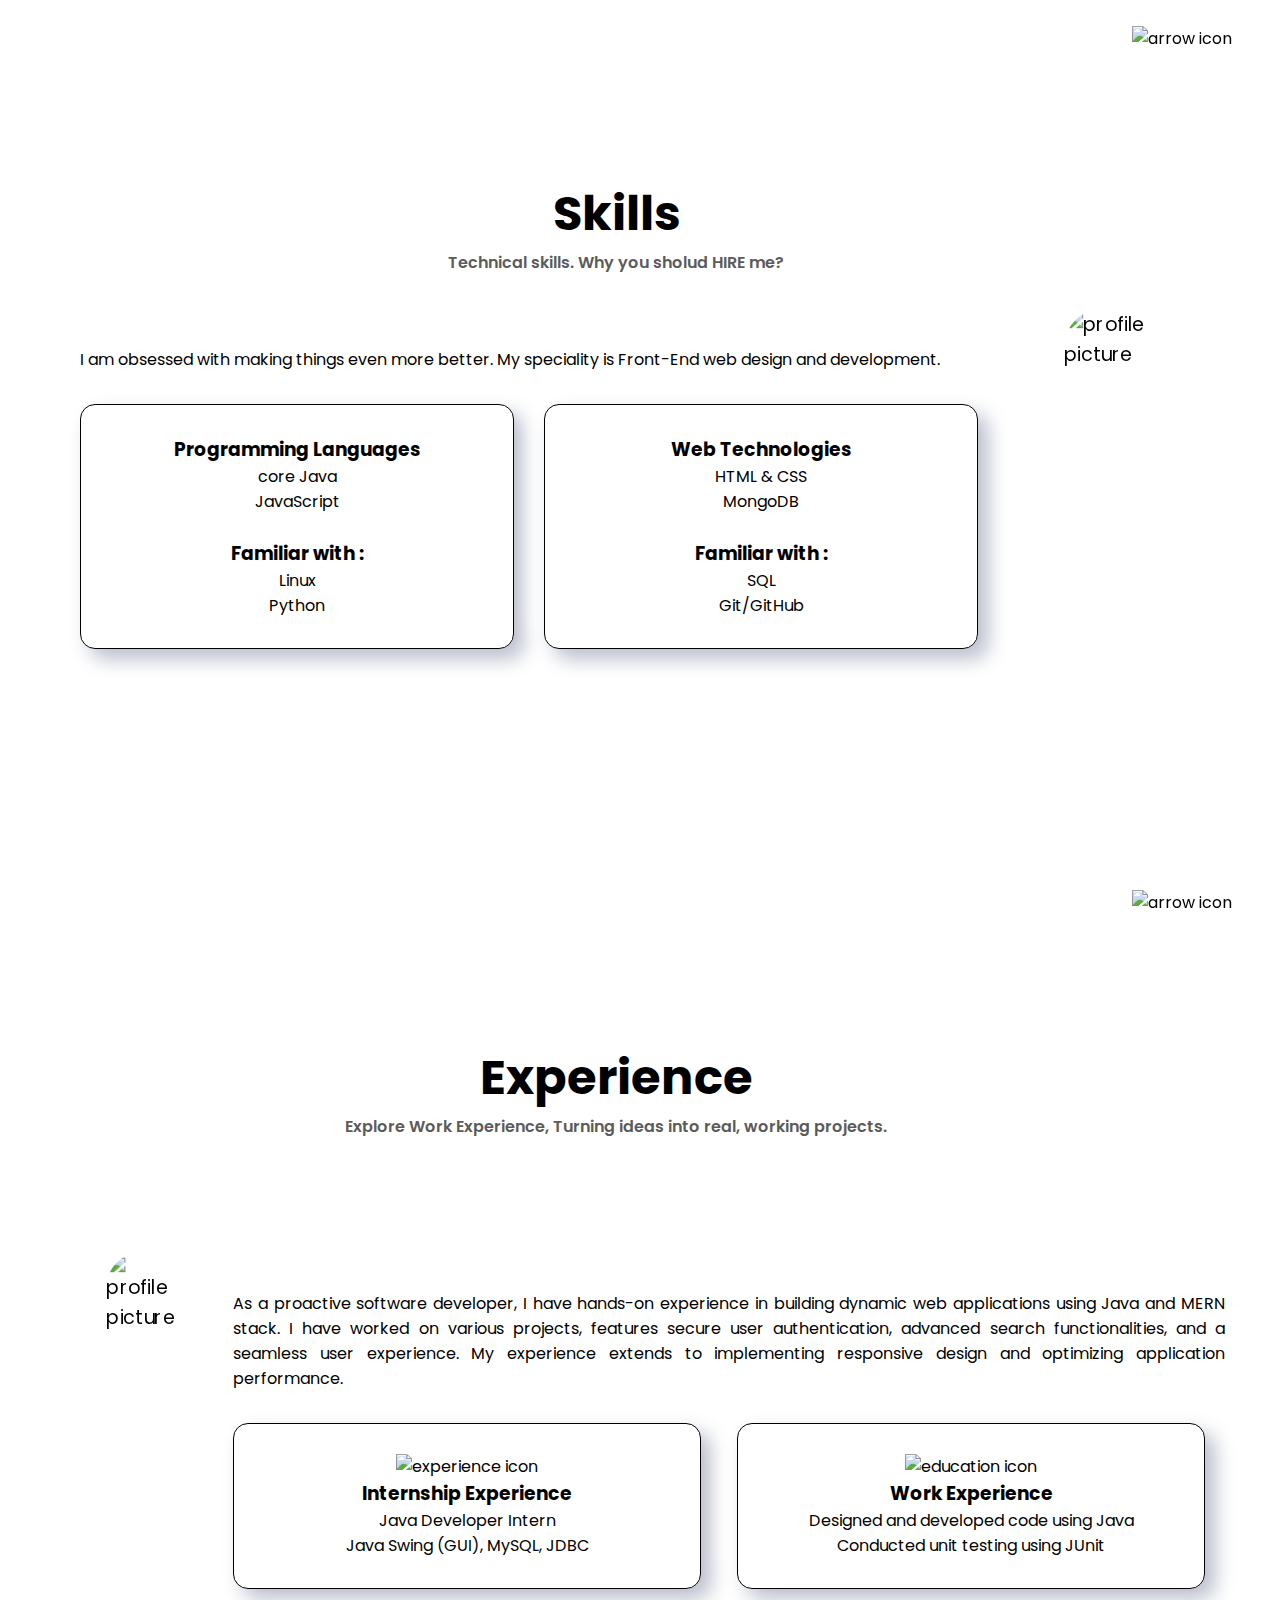
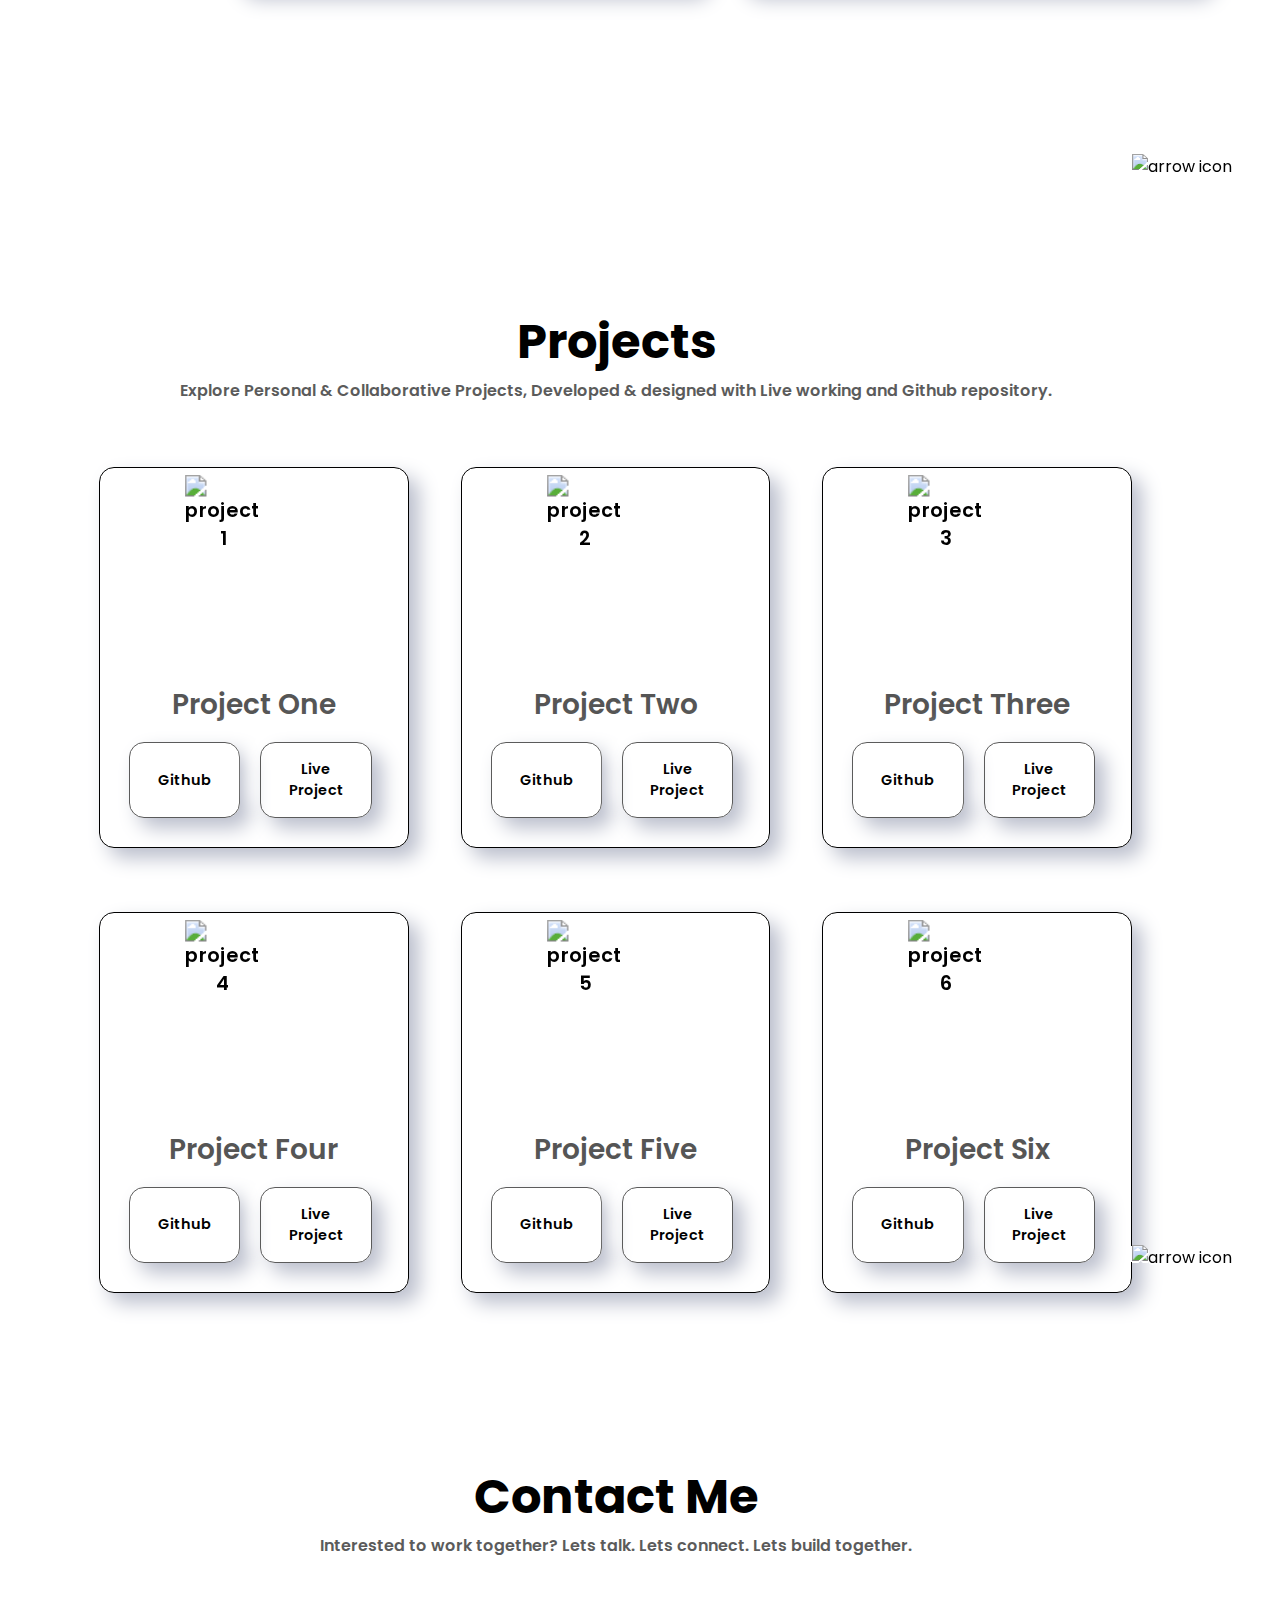
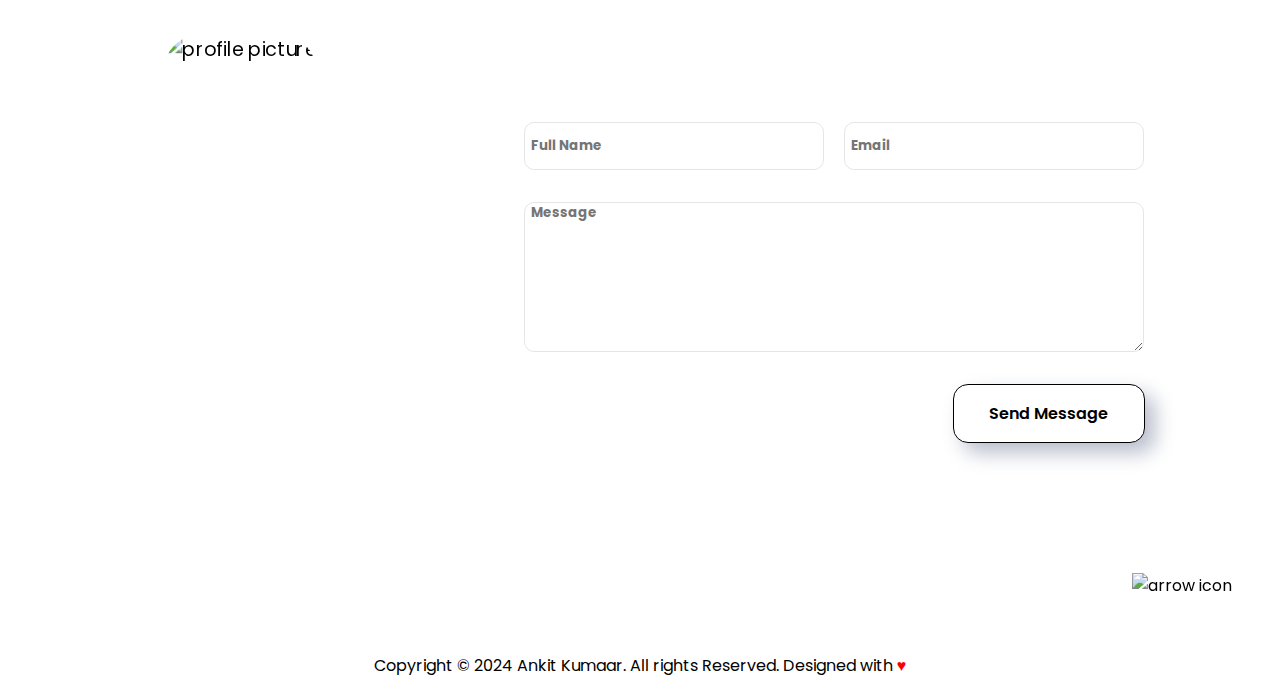
==== commit ed245b7b: "Update commit" ====
--- a/index.html
+++ b/index.html
@@ -19,13 +19,13 @@
         <div>
             <!-- header menu -->
             <ul class="portfolio-menu">
-                <li><a href="#home">Home</a></li>
-                <li><a href="#about">About</a></li>
-                <li><a href="#skill">Skills</a></li>
-                <li><a href="#experience">Experience</a></li>
-                <li><a href="#project">Projects</a></li>
-                <li><a href="./404.html">Blogs</a></li>
-                <li><a href="#contact">Contact</a></li>
+                <li class="nav-link"><a href="#home">Home</a></li>
+                <li class="nav-link"><a href="#about">About</a></li>
+                <li class="nav-link"><a href="#skill">Skills</a></li>
+                <li class="nav-link"><a href="#experience">Experience</a></li>
+                <li class="nav-link"><a href="#project">Projects</a></li>
+                <li class="nav-link"><a href="./404.html">Blogs</a></li>
+                <li class="nav-link"><a href="#contact">Contact</a></li>
                 
                 <!-- toggle-switch -->
                 <div class="toggle-switch">
@@ -53,9 +53,9 @@
                 </div>
 
                 <!-- toggle-switch -->
-                <div class="toggle-switch-phone" for="theme-toggle">
+                <div class="toggle-switch-phone" for="theme-toggle-phone">
                     <label class="toggle-label-phone">
-                        <input type="checkbox" id="theme-toggle" class="toggle-input-phone">
+                        <input type="checkbox" id="theme-toggle-phone" class="toggle-input-phone">
                         <div class="toggle-dot-phone"></div>
                     </label>
                 </div>
@@ -104,12 +104,12 @@
                     <!-- home-page buttons -->
                     <div class="home-btn-container">
                         <button 
-                            class="home-btn" 
+                            class="home-btn"
                             onclick="window.open('./assets/Ankit_Offcampus.pdf')">
                             Download Resume
                         </button>
                         <button 
-                            class="home-btn" 
+                            class="home-btn"
                             onclick="location.href='mailto:ankitkumarsingh040399@gmail.com'">
                             Contact Information
                         </button>
--- a/css/style.css
+++ b/css/style.css
@@ -11,16 +11,23 @@
     font-family: "Poppins", sans-serif;
 }
 :root {
-    --primary-color: white;
-    --secondry-color: black;
- 
+    --primary-color: #ffffff;
+    --secondry-color: #000000;
     --third-color: #5b5b5b;
-    --forth-color: #fec65b;
-    --fifth-color: #353535;
-    --sixth-color: #d7dcfd;
+
+    --header-bg-color: #ffffff;
+    --toggle-dot-color : #ffffff;
+    --box-shadow-color: #ffffff;
+    --box-bg-color: linear-gradient(145deg, #ffffff, #e6e8ec);
+    --box-border-color: #5b5b5b;
+
+    --btn2-color: linear-gradient(145deg, #ffffff, #e6e8ec);
+    --form-color: transparent;
+    --form-border-color: #0000001a;
 }
 
 body {
+    transition: 0.3s;
     background: url('../assets/background-2.png');
 }
 /* header section */
@@ -33,14 +40,14 @@
     display: flex;
     align-items: center;
     justify-content: space-between;
-    background: var(--primary-color);
+    background: var(--header-bg-color);
     padding: 5px 5%;
-    transition: 0.2s;
-    box-shadow: -3px -3px 7px #ffffff73,
+    transition: 0.3s;
+    box-shadow: -3px -3px 7px var(--third-color),
                   2px 2px 5px rgba(94, 104, 121, 0.288);
 }
 header.shadow {
-    background: linear-gradient(145deg, #ffffff, #e6e8ec);
+    background-color: linear-gradient(145deg, #ffffff, #e6e8ec);
     box-shadow: 10px 10px 20px #babecc, -10px -10px 20px #ffffff;
 }
 .portfolio-logo {
@@ -59,15 +66,10 @@
     padding: 10px 15px;
     list-style: none;
     color: var(--secondry-color);
-    font-weight: 300;
-    text-decoration: none;
-    text-decoration-color: var(--primary-color);
+    font-weight: 350;
 }
 .portfolio-menu a:hover {
-    color: #8291e6;
-    text-decoration: underline;
-    text-underline-offset: 0.8rem;
-    text-decoration-color: #8291e6;
+    color: #e8bf09;
 }
 .toggle-switch {
   margin: 2px 14px;
@@ -94,7 +96,7 @@
   left: 6px;
   width: 20px;
   height: 16px;
-  background-color: white;
+  background-color: var(--toggle-dot-color);
   border-radius: 10rem;
   transition: transform 300ms ease;
 }
@@ -102,7 +104,21 @@
   transform: translateX(24px);
 }
 body.dark-mode {
-
+  --primary-color : #000000;
+  --secondry-color: #e6e7f6;
+  --third-color: #e6e7f6;
+
+  --header-bg-color: #222831;
+  --toggle-dot-color: #e6e7f6;
+  --box-shadow-color: NA;
+  --box-bg-color: #393e46;
+  --box-border-color: #44444a;
+  
+  --btn2-color: #28282a;
+  --form-color: #313135;
+  --form-border-color: #44444a;
+
+  background: #28282a;
 }
 
 /* hamburger-header section */
@@ -128,7 +144,7 @@
 .hamburger-icon span {
     width: 100%;
     height: 2px;
-    background-color: black;
+    background-color: var(--secondry-color);
     transition: all 300ms ease-in-out;
 }
 .hamburger-icon.open span:first-child {
@@ -152,8 +168,8 @@
 .hamburger-menu-links {
   position: absolute;
   top: 100%;
-  right: 0;
-  background-color: white;
+  right: 1rem;
+  background-color: var(--header-bg-color);
   width: fit-content;
   max-height: 0;
   overflow: hidden;
@@ -164,7 +180,7 @@
   padding: 5px;
   text-align: center;
   font-size: 1.2rem;
-  color: black;
+  color: var(--secondry-color);
   text-decoration: none;
   transition: all 300ms ease-in-out;
 }
@@ -174,7 +190,7 @@
 .hamburger-menu-links.open {
   margin-top: 0.7rem;
   max-height: 300px;
-  width: 160px;
+  width: 140px;
   border-radius: 0.5rem;
   box-shadow: -3px -3px 10px #ffffff73,
                 2px 2px 10px rgba(94, 104, 121, 0.288);
@@ -204,15 +220,21 @@
   left: 6px;
   width: 16px;
   height: 12px;
-  background-color: white;
+  background-color: var(--toggle-dot-color);
   border-radius: 10rem;
   transition: transform 300ms ease;
 }
 .toggle-input-phone:checked + .toggle-dot-phone {
   transform: translateX(18px);
 }
-body.dark-mode {
-
+body.dark-mode-phone {
+  --primary-color : black;
+  --secondry-color: #e6e7f6;
+  --third-color: #e6e7f6;
+
+  --header-bg-color: #222831;
+  --box-shadow-color: NA;
+  background: #28282a;
 }
 
 /* section */
@@ -223,6 +245,7 @@
     margin-right: 8rem;
     box-sizing: border-box;
     min-height: fit-content;
+
 }
 
 /* home section */
@@ -239,6 +262,7 @@
 }
 .home-profile-pic-phone {
     display: none;
+    -webkit-filter: drop-shadow(2px 1px 2px white);
 }
 .home-section-container {
     display: flex;
@@ -272,7 +296,7 @@
     position: relative;
 }  
 .home-animated-item {
-    color: var(--forth-color);
+    color: #eac100;
     font-size: 3rem;
     line-height: inherit;
     display: block;
@@ -336,16 +360,17 @@
     padding: 16px;
     margin-right: 20px;
     border-radius: 15px;
-    background: linear-gradient(145deg, #ffffff, #e6e8ec);
-    box-shadow: 10px 10px 20px #babecc, -10px -10px 20px #ffffff;
+    color: var(--secondry-color);
+    background-color: var(--header-bg-color);
+    box-shadow: 10px 10px 20px #babecc, -10px -10px 20px var(--box-shadow-color);
     flex: 1 1 30%;
     transition: transform 0.3s ease, box-shadow 0.3s ease;
-    border: 1px solid var(--third-color);
+    border: 1px solid var(--secondry-color);
 }
 .home-btn:hover {
     cursor: pointer;
     transform: translateY(-10px);
-    box-shadow: 20px 20px 30px #babecc, -4px -4px 30px #ffffff;
+    box-shadow: 20px 20px 30px #babecc, -4px -4px 30px var(--box-shadow-color);
 }
 .home-social-container {
     justify-content: center;
@@ -357,6 +382,8 @@
     margin-right: 0.6rem;
     cursor: pointer;
     height: 2rem;
+    -webkit-filter: drop-shadow(1px 1px 0 white)
+                    drop-shadow(-1px 1px 0 white);
 }
 .home-social-container .home-icon:hover {
     transform: scale(1.3);
@@ -384,6 +411,7 @@
 .about-title {
     font-size: 3rem;
     text-align: center;
+    color: var(--secondry-color);
 }
 .about-p1 {
     color: var(--third-color);
@@ -418,6 +446,7 @@
     flex-direction: column;
 }
 .about-text {
+    color: var(--secondry-color);
     text-align: justify;
 }
 .about-details {
@@ -429,18 +458,19 @@
 }
 .about-details-container {
     text-align: center;
-    background: linear-gradient(145deg, #ffffff, #e6e8ec);
+    color: var(--secondry-color);
+    background-color: var(--box-bg-color);
     padding: 30px;
     margin-right: 20px;
     border-radius: 15px;
-    box-shadow: 10px 10px 20px #babecc, -10px -10px 20px #ffffff;
+    box-shadow: 10px 10px 20px #babecc, -10px -10px 20px var(--box-shadow-color);
     flex: 1 1 30%;
     transition: transform 0.3s ease, box-shadow 0.3s ease;
-    border: 1px solid var(--third-color);
+    border: 1px solid var(--secondry-color);
 }
 .about-details-container:hover {
     transform: translateY(-10px);
-    box-shadow: 20px 20px 30px #babecc, -20px -20px 30px #ffffff;
+    box-shadow: 20px 20px 30px #babecc, -20px -20px 30px var(--box-shadow-color);
 }
 .about-icon {
     cursor: pointer;
@@ -453,6 +483,8 @@
     cursor: pointer;
     height: 2rem;
     transition: all 300ms ease;
+    -webkit-filter: drop-shadow(1px 1px 0 white)
+                    drop-shadow(-1px 1px 0 white);
 }
 .arrow-icon:hover {
     transform: scale(1.1);
@@ -465,6 +497,7 @@
 .skill-title {
     font-size: 3rem;
     text-align: center;
+    color: var(--secondry-color);
 }
 .skill-p1 {
     color: var(--third-color);
@@ -485,6 +518,7 @@
     flex-direction: column;
 }
 .skill-text {
+    color: var(--secondry-color);
     margin-top: 4.5rem;
     margin-bottom: 2rem;
     width: 58rem;
@@ -496,18 +530,19 @@
 }
 .skill-category {
     text-align: center;
-    background: linear-gradient(145deg, #ffffff, #e6e8ec);
+    color: var(--secondry-color);
+    background-color: var(--box-bg-color);
     padding: 30px;
     margin-right: 30px;
     border-radius: 15px;
-    box-shadow: 10px 10px 20px #babecc, -10px -10px 20px #ffffff;
+    box-shadow: 10px 10px 20px #babecc, -10px -10px 20px var(--box-shadow-color);
     flex: 1 1 30%;
     transition: transform 0.3s ease, box-shadow 0.3s ease;
-    border: 1px solid var(--third-color);
+    border: 1px solid var(--secondry-color);
 }
 .skill-category:hover {
     transform: translateY(-10px);
-    box-shadow: 20px 20px 30px #babecc, -20px -20px 30px #ffffff;
+    box-shadow: 20px 20px 30px #babecc, -20px -20px 30px var(--box-shadow-color);
 }
 .skill-category ul {
     list-style-type: none;
@@ -537,6 +572,7 @@
 .experience-title {
     font-size: 3rem;
     text-align: center;
+    color: var(--secondry-color);
 }
 .experience-p1 {
     color: var(--third-color);
@@ -571,6 +607,7 @@
     flex-direction: column;
 }
 .experience-text {
+    color: var(--secondry-color);
     text-align: justify;
 }
 .experience-details {
@@ -582,18 +619,19 @@
 }
 .experience-details-container {
     text-align: center;
-    background: linear-gradient(145deg, #ffffff, #e6e8ec);
+    color: var(--secondry-color);
+    background-color: var(--box-bg-color);
     padding: 30px;
     margin-right: 20px;
     border-radius: 15px;
-    box-shadow: 10px 10px 20px #babecc, -10px -10px 20px #ffffff;
+    box-shadow: 10px 10px 20px #babecc, -10px -10px 20px var(--box-shadow-color);
     flex: 1 1 30%;
     transition: transform 0.3s ease, box-shadow 0.3s ease;
-    border: 1px solid var(--third-color);
+    border: 1px solid var(--secondry-color);
 }
 .experience-details-container:hover {
     transform: translateY(-10px);
-    box-shadow: 20px 20px 30px #babecc, -20px -20px 30px #ffffff;
+    box-shadow: 20px 20px 30px #babecc, -20px -20px 30px var(--box-shadow-color);
 }
 .experience-icon {
     cursor: pointer;
@@ -608,6 +646,7 @@
 .project-title {
     font-size: 3rem;
     text-align: center;
+    color: var(--secondry-color);
 }
 .project-p1 {
     color: var(--third-color);
@@ -637,11 +676,12 @@
     padding: 16px;
     margin-right: 20px;
     border-radius: 15px;
-    background: linear-gradient(145deg, #ffffff, #e6e8ec);
-    box-shadow: 10px 10px 20px #babecc, -10px -10px 20px #ffffff;
+    color: var(--secondry-color);
+    background-color: var(--box-bg-color);
+    box-shadow: 10px 10px 20px #babecc, -10px -10px 20px var(--box-shadow-color);
     flex: 1 1 30%;
     transition: transform 0.3s ease, box-shadow 0.3s ease;
-    border: 1px solid var(--third-color);
+    border: 1px solid var(--secondry-color);
 }
 .project-profile-pic {
     display: flex;
@@ -678,16 +718,17 @@
     padding: 16px;
     margin-right: 20px;
     border-radius: 15px;
-    background: linear-gradient(145deg, #ffffff, #e6e8ec);
-    box-shadow: 10px 10px 20px #babecc, -10px -10px 20px #ffffff;
+    color: var(--secondry-color);
+    background-color: var(--btn2-color);
+    box-shadow: 10px 10px 20px #babecc, -10px -10px 20px var(--box-shadow-color);
     flex: 1 1 30%;
     transition: transform 0.3s ease, box-shadow 0.3s ease;
-    border: 1px solid var(--third-color);
+    border: 1px solid var(--box-border-color);
 }
 .project-btn-container .btn:hover {
     cursor: pointer;
     transform: translateY(-10px);
-    box-shadow: 20px 20px 30px #babecc, -4px -4px 30px #ffffff;
+    box-shadow: 20px 20px 30px #babecc, -4px -4px 30px var(--box-shadow-color);
 }
 
 /* conatact section */
@@ -698,6 +739,7 @@
 .contact-title {
     font-size: 3rem;
     text-align: center;
+    color: var(--secondry-color);
 }
 .contact-p1 {
     color: var(--third-color);
@@ -731,9 +773,10 @@
     flex-direction: column;
 }
 .form-control {
-    background: transparent;
+    color: var(--secondry-color);
+    background: var(--form-color);
     border-radius: 10px;
-    border: 2px solid rgba(0, 0, 0, 0.1);
+    border: 1.5px solid var(--form-border-color);
     box-shadow: none;
     font-weight: bold;
     margin: 16px 8px;
@@ -761,16 +804,17 @@
     padding: 16px;
     width: 12rem;
     border-radius: 15px;
-    background: linear-gradient(145deg, #ffffff, #e6e8ec);
-    box-shadow: 10px 10px 20px #babecc, -10px -10px 20px #ffffff;
+    color: var(--secondry-color);
+    background-color: var(--header-bg-color);
+    box-shadow: 10px 10px 20px #babecc, -10px -10px 20px var(--box-shadow-color);
     flex: 1 1 30%;
     transition: transform 0.3s ease, box-shadow 0.3s ease;
-    border: 1px solid var(--third-color);
+    border: 1px solid var(--secondry-color);
 }
 .contact-btn:hover {
     cursor: pointer;
     transform: translateY(-10px);
-    box-shadow: 20px 20px 30px #babecc, -4px -4px 30px #ffffff;
+    box-shadow: 20px 20px 30px #babecc, -4px -4px 30px var(--box-shadow-color);
 }   
 
 /* footer section */
@@ -779,6 +823,7 @@
 }
 footer p {
     text-align: center;
+    color: var(--secondry-color);
 }
 
 /* media-queries */
@@ -831,7 +876,7 @@
     }
   } */
   
-  @media screen and (max-width: 600px) {
+  @media screen and (max-width: 500px) {
     #portfolio-header {
         display: none;
     }
@@ -842,7 +887,7 @@
         display: flex;
     }
     .hamburger-logo {
-      color: black;
+      color: var(--secondry-color);
       font-size: 14px;
       margin-left: -3rem;
     }
@@ -850,7 +895,7 @@
       cursor: pointer;
     }
     .hamburger-menu {
-      margin-left: 4rem;
+      margin-left: 7rem;
     }
     body {
       overflow-x: hidden;
